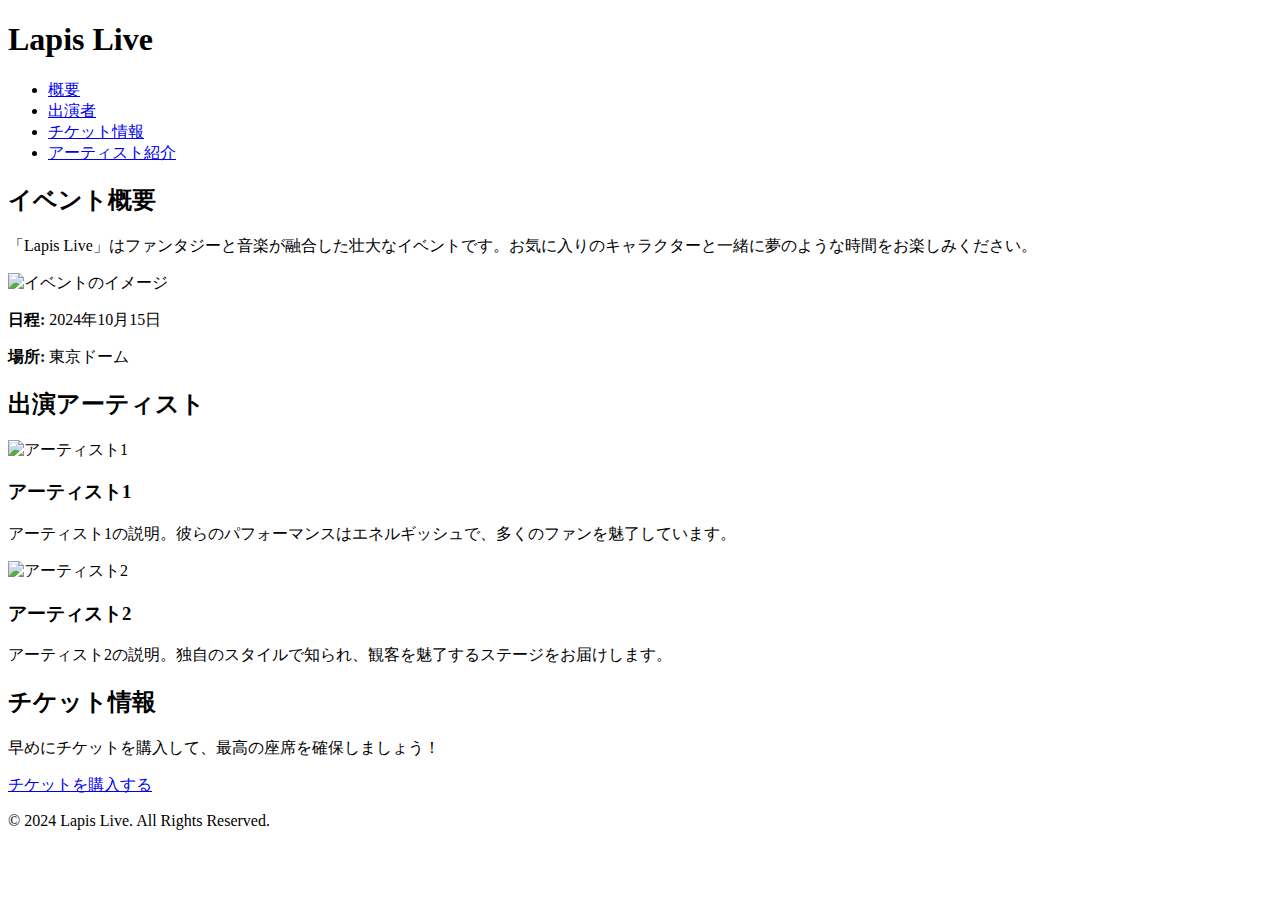
==== index.html @ 2b1e9048 "index.html" ====
<!DOCTYPE html>
<html lang="ja">
<head>
  <meta charset="UTF-8">
  <meta name="viewport" content="width=device-width, initial-scale=1.0">
  <title>Lapis Live Event</title>
  <link rel="stylesheet" href="assets/css/styles.css">
</head>
<body>
  <!-- ナビゲーションバー -->
  <header class="navbar">
    <div class="container">
      <h1 class="logo">Lapis Live</h1>
      <nav>
        <ul>
          <li><a href="#overview">概要</a></li>
          <li><a href="#artists">出演者</a></li>
          <li><a href="#tickets">チケット情報</a></li>
          <li><a href="artists.html">アーティスト紹介</a></li>
        </ul>
      </nav>
    </div>
  </header>

  <!-- イベント概要セクション -->
  <section id="overview" class="section overview fade-in">
    <div class="container">
      <h2>イベント概要</h2>
      <p>「Lapis Live」はファンタジーと音楽が融合した壮大なイベントです。お気に入りのキャラクターと一緒に夢のような時間をお楽しみください。</p>
      <img src="assets/images/event-image.jpg" alt="イベントのイメージ" class="event-image">
      <p><strong>日程:</strong> 2024年10月15日</p>
      <p><strong>場所:</strong> 東京ドーム</p>
    </div>
  </section>

  <!-- 出演者セクション -->
  <section id="artists" class="section artists fade-in">
    <div class="container">
      <h2>出演アーティスト</h2>
      <div class="artist-card">
        <img src="assets/images/artist1.jpg" alt="アーティスト1">
        <h3>アーティスト1</h3>
        <p>アーティスト1の説明。彼らのパフォーマンスはエネルギッシュで、多くのファンを魅了しています。</p>
      </div>
      <div class="artist-card">
        <img src="assets/images/artist2.jpg" alt="アーティスト2">
        <h3>アーティスト2</h3>
        <p>アーティスト2の説明。独自のスタイルで知られ、観客を魅了するステージをお届けします。</p>
      </div>
    </div>
  </section>

  <!-- チケット情報セクション -->
  <section id="tickets" class="section tickets fade-in">
    <div class="container">
      <h2>チケット情報</h2>
      <p>早めにチケットを購入して、最高の座席を確保しましょう！</p>
      <a href="https://ticket-website.com" class="btn">チケットを購入する</a>
    </div>
  </section>

  <!-- フッター -->
  <footer class="footer">
    <div class="container">
      <p>&copy; 2024 Lapis Live. All Rights Reserved.</p>
    </div>
  </footer>

  <script src="assets/js/script.js"></script>
</body>
</html>
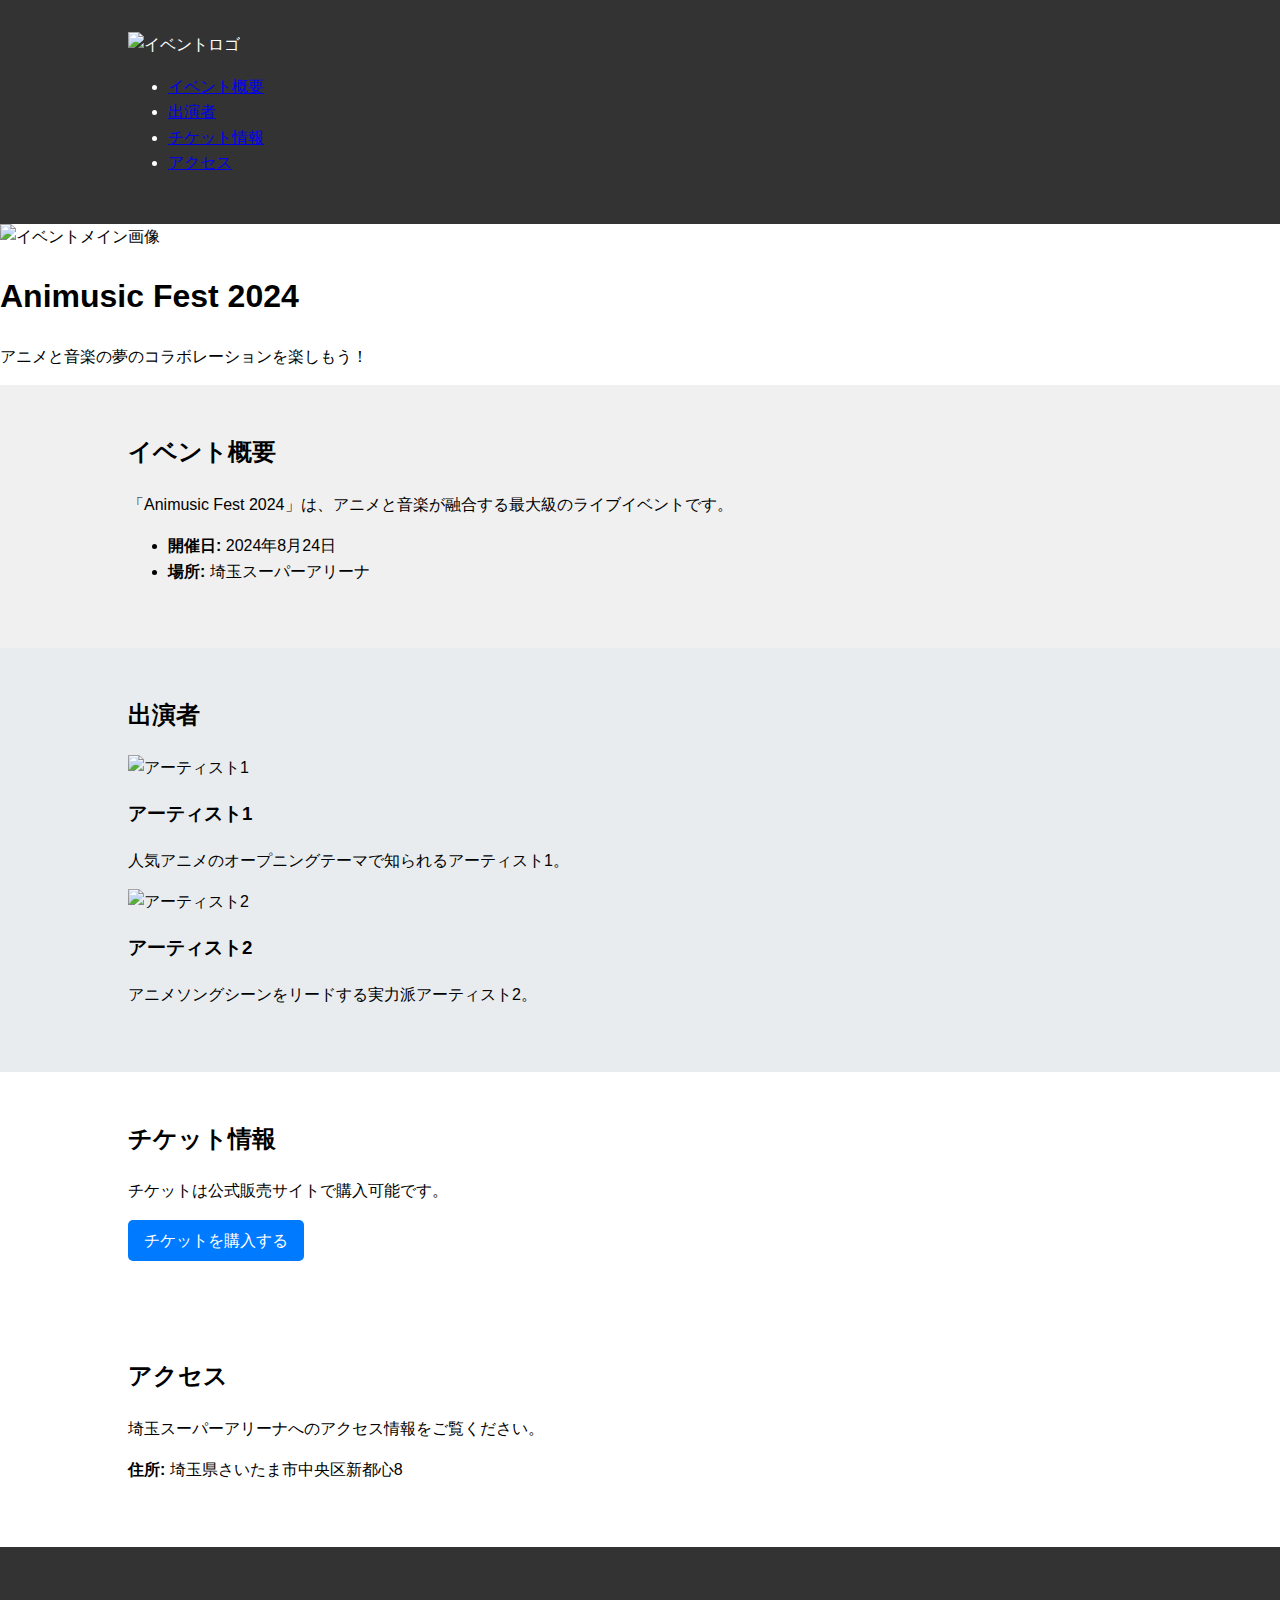
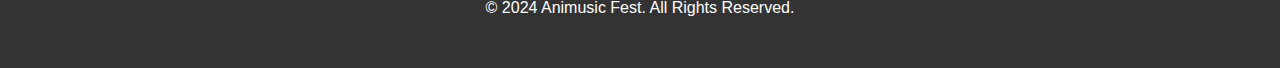
==== commit 73a2708e: "Update index.html" ====
--- a/index.html
+++ b/index.html
@@ -3,66 +3,88 @@
 <head>
   <meta charset="UTF-8">
   <meta name="viewport" content="width=device-width, initial-scale=1.0">
-  <title>Lapis Live Event</title>
+  <title>Animusic Fest 2024</title>
   <link rel="stylesheet" href="assets/css/styles.css">
 </head>
 <body>
-  <!-- ナビゲーションバー -->
-  <header class="navbar">
+
+  <!-- ヘッダー -->
+  <header class="header">
     <div class="container">
-      <h1 class="logo">Lapis Live</h1>
-      <nav>
+      <img src="assets/images/logo.png" alt="イベントロゴ" class="logo">
+      <nav class="nav">
         <ul>
-          <li><a href="#overview">概要</a></li>
+          <li><a href="#overview">イベント概要</a></li>
           <li><a href="#artists">出演者</a></li>
           <li><a href="#tickets">チケット情報</a></li>
-          <li><a href="artists.html">アーティスト紹介</a></li>
+          <li><a href="#access">アクセス</a></li>
         </ul>
       </nav>
     </div>
   </header>
 
-  <!-- イベント概要セクション -->
-  <section id="overview" class="section overview fade-in">
-    <div class="container">
-      <h2>イベント概要</h2>
-      <p>「Lapis Live」はファンタジーと音楽が融合した壮大なイベントです。お気に入りのキャラクターと一緒に夢のような時間をお楽しみください。</p>
-      <img src="assets/images/event-image.jpg" alt="イベントのイメージ" class="event-image">
-      <p><strong>日程:</strong> 2024年10月15日</p>
-      <p><strong>場所:</strong> 東京ドーム</p>
+  <!-- メインビジュアル -->
+  <section class="main-visual">
+    <img src="assets/images/event.jpg" alt="イベントメイン画像" class="main-image">
+    <div class="overlay">
+      <h1>Animusic Fest 2024</h1>
+      <p>アニメと音楽の夢のコラボレーションを楽しもう！</p>
     </div>
   </section>
 
-  <!-- 出演者セクション -->
-  <section id="artists" class="section artists fade-in">
+  <!-- イベント概要 -->
+  <section id="overview" class="section overview">
     <div class="container">
-      <h2>出演アーティスト</h2>
-      <div class="artist-card">
-        <img src="assets/images/artist1.jpg" alt="アーティスト1">
-        <h3>アーティスト1</h3>
-        <p>アーティスト1の説明。彼らのパフォーマンスはエネルギッシュで、多くのファンを魅了しています。</p>
-      </div>
-      <div class="artist-card">
-        <img src="assets/images/artist2.jpg" alt="アーティスト2">
-        <h3>アーティスト2</h3>
-        <p>アーティスト2の説明。独自のスタイルで知られ、観客を魅了するステージをお届けします。</p>
+      <h2>イベント概要</h2>
+      <p>「Animusic Fest 2024」は、アニメと音楽が融合する最大級のライブイベントです。</p>
+      <ul>
+        <li><strong>開催日:</strong> 2024年8月24日</li>
+        <li><strong>場所:</strong> 埼玉スーパーアリーナ</li>
+      </ul>
+    </div>
+  </section>
+
+  <!-- 出演者 -->
+  <section id="artists" class="section artists">
+    <div class="container">
+      <h2>出演者</h2>
+      <div class="artist-list">
+        <div class="artist">
+          <img src="assets/images/artist1.jpg" alt="アーティスト1">
+          <h3>アーティスト1</h3>
+          <p>人気アニメのオープニングテーマで知られるアーティスト1。</p>
+        </div>
+        <div class="artist">
+          <img src="assets/images/artist2.jpg" alt="アーティスト2">
+          <h3>アーティスト2</h3>
+          <p>アニメソングシーンをリードする実力派アーティスト2。</p>
+        </div>
       </div>
     </div>
   </section>
 
-  <!-- チケット情報セクション -->
-  <section id="tickets" class="section tickets fade-in">
+  <!-- チケット情報 -->
+  <section id="tickets" class="section tickets">
     <div class="container">
       <h2>チケット情報</h2>
-      <p>早めにチケットを購入して、最高の座席を確保しましょう！</p>
+      <p>チケットは公式販売サイトで購入可能です。</p>
       <a href="https://ticket-website.com" class="btn">チケットを購入する</a>
+    </div>
+  </section>
+
+  <!-- アクセス -->
+  <section id="access" class="section access">
+    <div class="container">
+      <h2>アクセス</h2>
+      <p>埼玉スーパーアリーナへのアクセス情報をご覧ください。</p>
+      <p><strong>住所:</strong> 埼玉県さいたま市中央区新都心8</p>
     </div>
   </section>
 
   <!-- フッター -->
   <footer class="footer">
     <div class="container">
-      <p>&copy; 2024 Lapis Live. All Rights Reserved.</p>
+      <p>&copy; 2024 Animusic Fest. All Rights Reserved.</p>
     </div>
   </footer>
 
--- a/assets/css/styles.css
+++ b/assets/css/styles.css
@@ -0,0 +1,122 @@
+/* 共通スタイル */
+body {
+  font-family: Arial, sans-serif;
+  line-height: 1.6;
+  margin: 0;
+  padding: 0;
+}
+
+.container {
+  width: 80%;
+  margin: 0 auto;
+  padding: 1rem;
+}
+
+header, footer {
+  background-color: #333;
+  color: #fff;
+  padding: 1rem 0;
+}
+
+.navbar .container {
+  display: flex;
+  justify-content: space-between;
+  align-items: center;
+}
+
+.navbar ul {
+  list-style: none;
+  padding: 0;
+  margin: 0;
+  display: flex;
+}
+
+.navbar li {
+  margin-right: 1rem;
+}
+
+.navbar a {
+  color: #fff;
+  text-decoration: none;
+}
+
+.section {
+  padding: 2rem 0;
+}
+
+.section h2 {
+  margin-top: 0;
+}
+
+.btn {
+  display: inline-block;
+  padding: 0.5rem 1rem;
+  background-color: #007BFF;
+  color: #fff;
+  text-decoration: none;
+  border-radius: 5px;
+}
+
+.btn:hover {
+  background-color: #0056b3;
+}
+
+.event-image, .artist-card img, .artist-profile img {
+  max-width: 100%;
+  height: auto;
+}
+
+.fade-in {
+  animation: fadeIn 2s ease-out;
+}
+
+@keyframes fadeIn {
+  from {
+    opacity: 0;
+  }
+  to {
+    opacity: 1;
+  }
+}
+
+/* イベント概要セクション */
+.overview {
+  background-color: #f0f0f0;
+}
+
+/* 出演者セクション */
+.artists {
+  background-color: #e9ecef;
+}
+
+.artist-card {
+  margin-bottom: 1.5rem;
+}
+
+.artist-card img {
+  width: 100px;
+  height: auto;
+  margin-right: 1rem;
+}
+
+/* アーティスト紹介セクション */
+.artists-intro {
+  background-color: #f9f9f9;
+}
+
+.artist-profile {
+  display: flex;
+  align-items: center;
+  margin-bottom: 2rem;
+}
+
+.artist-profile img {
+  width: 150px;
+  height: auto;
+  margin-right: 1rem;
+}
+
+/* フッター */
+.footer {
+  text-align: center;
+}
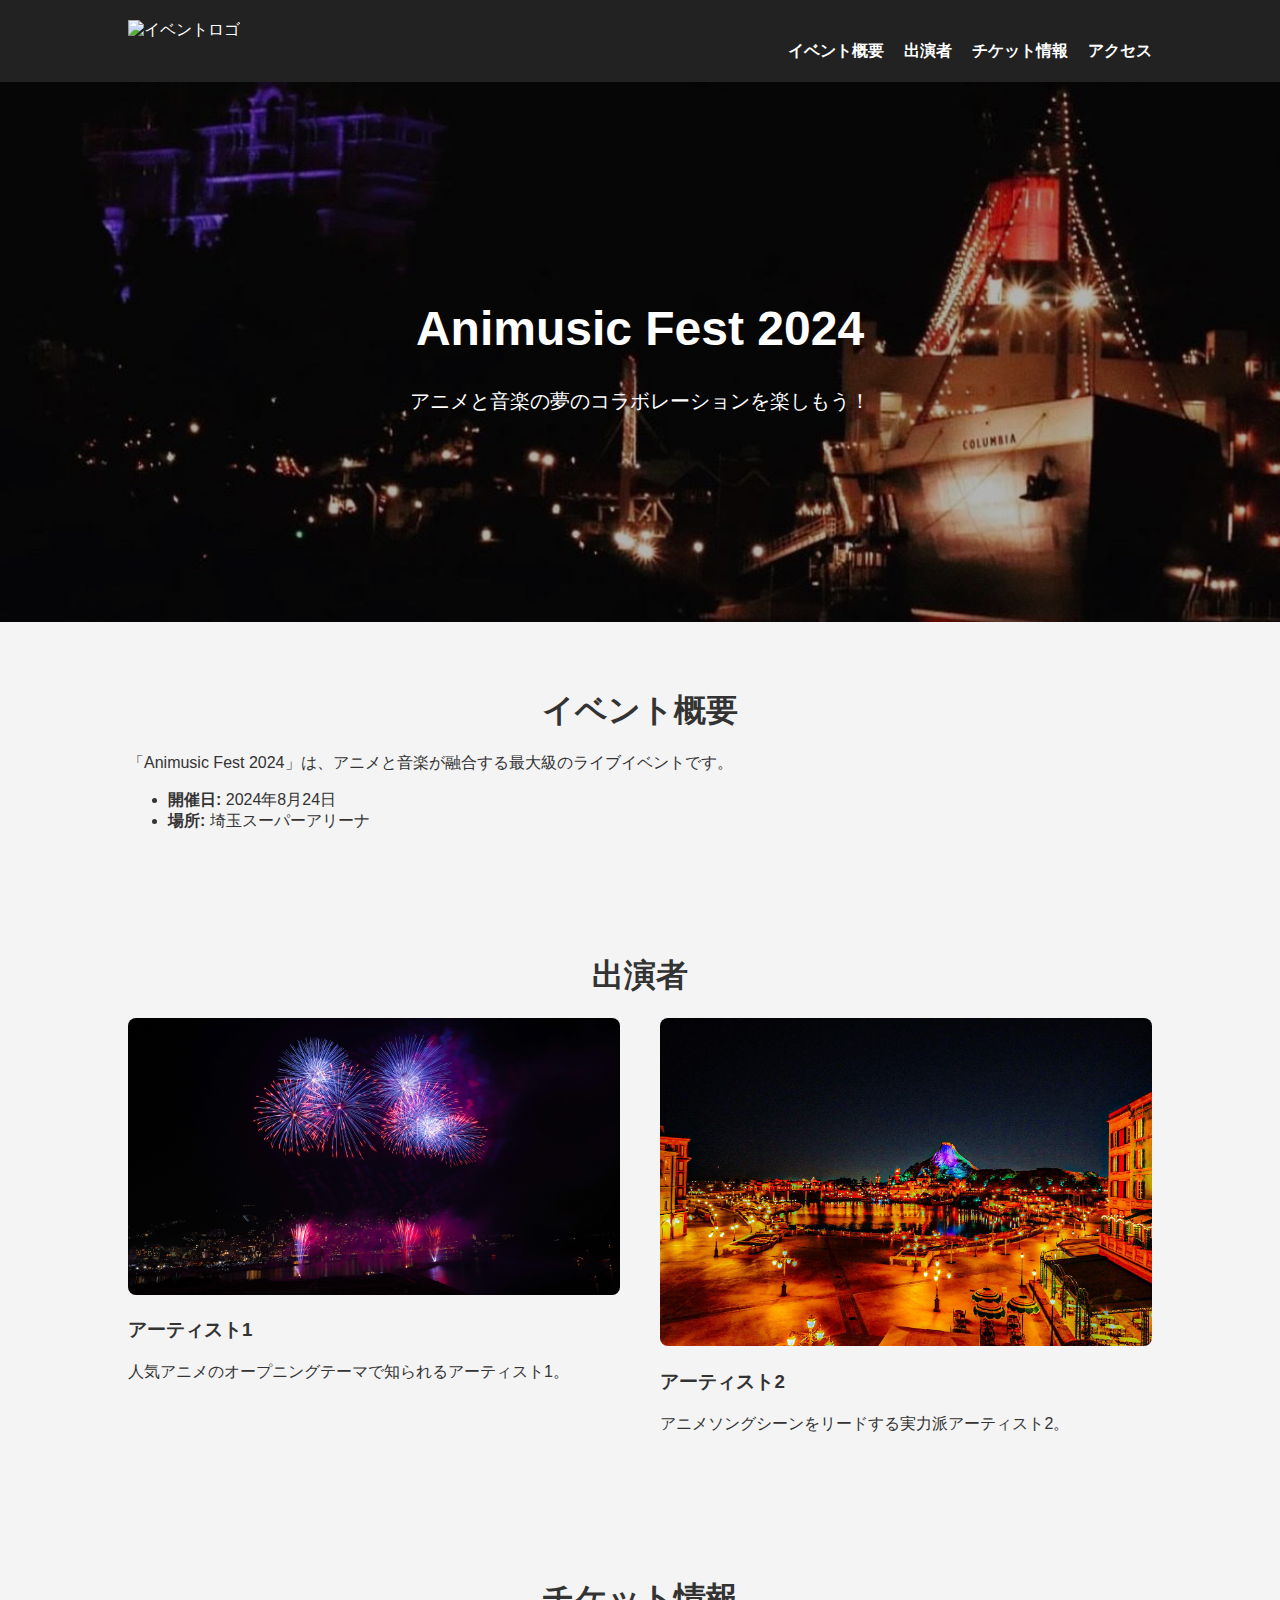
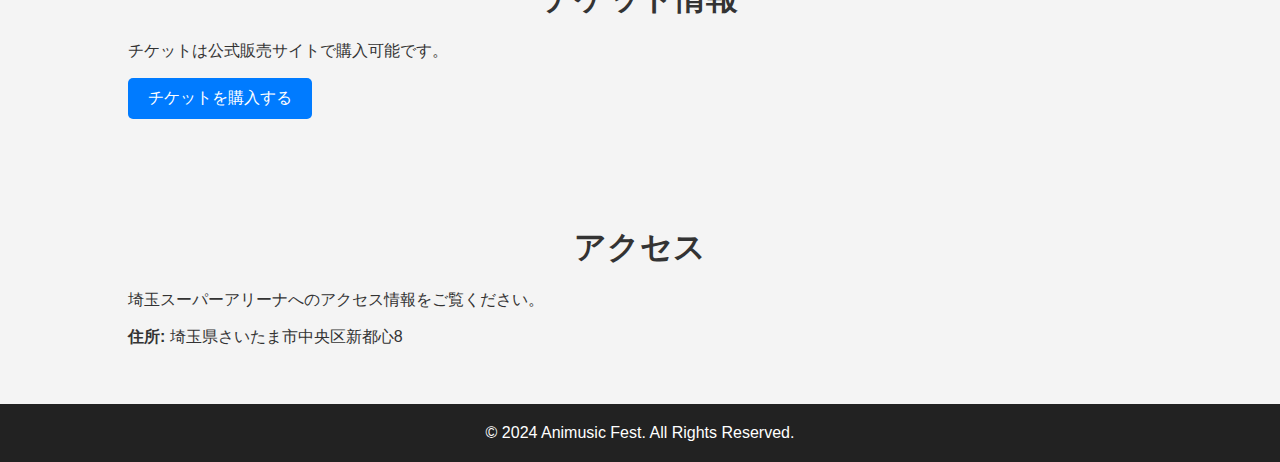
==== commit a3901c50: "Update index.html" ====
--- a/index.html
+++ b/index.html
@@ -5,6 +5,7 @@
   <meta name="viewport" content="width=device-width, initial-scale=1.0">
   <title>Animusic Fest 2024</title>
   <link rel="stylesheet" href="assets/css/styles.css">
+  <script src="https://cdnjs.cloudflare.com/ajax/libs/scrollreveal/4.0.9/scrollreveal.min.js"></script>
 </head>
 <body>
 
--- a/assets/css/styles.css
+++ b/assets/css/styles.css
@@ -1,58 +1,114 @@
 /* 共通スタイル */
 body {
-  font-family: Arial, sans-serif;
-  line-height: 1.6;
+  font-family: 'Arial', sans-serif;
   margin: 0;
   padding: 0;
+  background-color: #f4f4f4;
+  color: #333;
 }
 
 .container {
   width: 80%;
   margin: 0 auto;
-  padding: 1rem;
 }
 
 header, footer {
-  background-color: #333;
-  color: #fff;
-  padding: 1rem 0;
+  background-color: #222;
+  color: white;
+  padding: 20px 0;
 }
 
-.navbar .container {
+.logo {
+  max-width: 150px;
+}
+
+nav ul {
+  list-style-type: none;
+  margin: 0;
+  padding: 0;
+  display: flex;
+  justify-content: flex-end;
+}
+
+nav ul li {
+  margin-left: 20px;
+}
+
+nav ul li a {
+  color: white;
+  text-decoration: none;
+  font-weight: bold;
+}
+
+nav ul li a:hover {
+  text-decoration: underline;
+}
+
+/* メインビジュアル */
+.main-visual {
+  position: relative;
+  height: 60vh;
+  background-color: black;
+}
+
+.main-image {
+  width: 100%;
+  height: 100%;
+  object-fit: cover;
+  opacity: 0.7;
+}
+
+.overlay {
+  position: absolute;
+  top: 50%;
+  left: 50%;
+  transform: translate(-50%, -50%);
+  color: white;
+  text-align: center;
+}
+
+.overlay h1 {
+  font-size: 48px;
+}
+
+.overlay p {
+  font-size: 20px;
+}
+
+/* セクション */
+.section {
+  padding: 40px 0;
+}
+
+h2 {
+  font-size: 32px;
+  margin-bottom: 20px;
+  text-align: center;
+}
+
+/* 出演者 */
+.artist-list {
   display: flex;
   justify-content: space-between;
-  align-items: center;
+  flex-wrap: wrap;
 }
 
-.navbar ul {
-  list-style: none;
-  padding: 0;
-  margin: 0;
-  display: flex;
+.artist {
+  width: 48%;
+  margin-bottom: 20px;
 }
 
-.navbar li {
-  margin-right: 1rem;
+.artist img {
+  width: 100%;
+  border-radius: 8px;
 }
 
-.navbar a {
-  color: #fff;
-  text-decoration: none;
-}
-
-.section {
-  padding: 2rem 0;
-}
-
-.section h2 {
-  margin-top: 0;
-}
-
+/* チケットボタン */
 .btn {
   display: inline-block;
-  padding: 0.5rem 1rem;
+  padding: 10px 20px;
   background-color: #007BFF;
-  color: #fff;
+  color: white;
   text-decoration: none;
   border-radius: 5px;
 }
@@ -61,62 +117,8 @@
   background-color: #0056b3;
 }
 
-.event-image, .artist-card img, .artist-profile img {
-  max-width: 100%;
-  height: auto;
+/* フッター */
+footer p {
+  text-align: center;
+  margin: 0;
 }
-
-.fade-in {
-  animation: fadeIn 2s ease-out;
-}
-
-@keyframes fadeIn {
-  from {
-    opacity: 0;
-  }
-  to {
-    opacity: 1;
-  }
-}
-
-/* イベント概要セクション */
-.overview {
-  background-color: #f0f0f0;
-}
-
-/* 出演者セクション */
-.artists {
-  background-color: #e9ecef;
-}
-
-.artist-card {
-  margin-bottom: 1.5rem;
-}
-
-.artist-card img {
-  width: 100px;
-  height: auto;
-  margin-right: 1rem;
-}
-
-/* アーティスト紹介セクション */
-.artists-intro {
-  background-color: #f9f9f9;
-}
-
-.artist-profile {
-  display: flex;
-  align-items: center;
-  margin-bottom: 2rem;
-}
-
-.artist-profile img {
-  width: 150px;
-  height: auto;
-  margin-right: 1rem;
-}
-
-/* フッター */
-.footer {
-  text-align: center;
-}
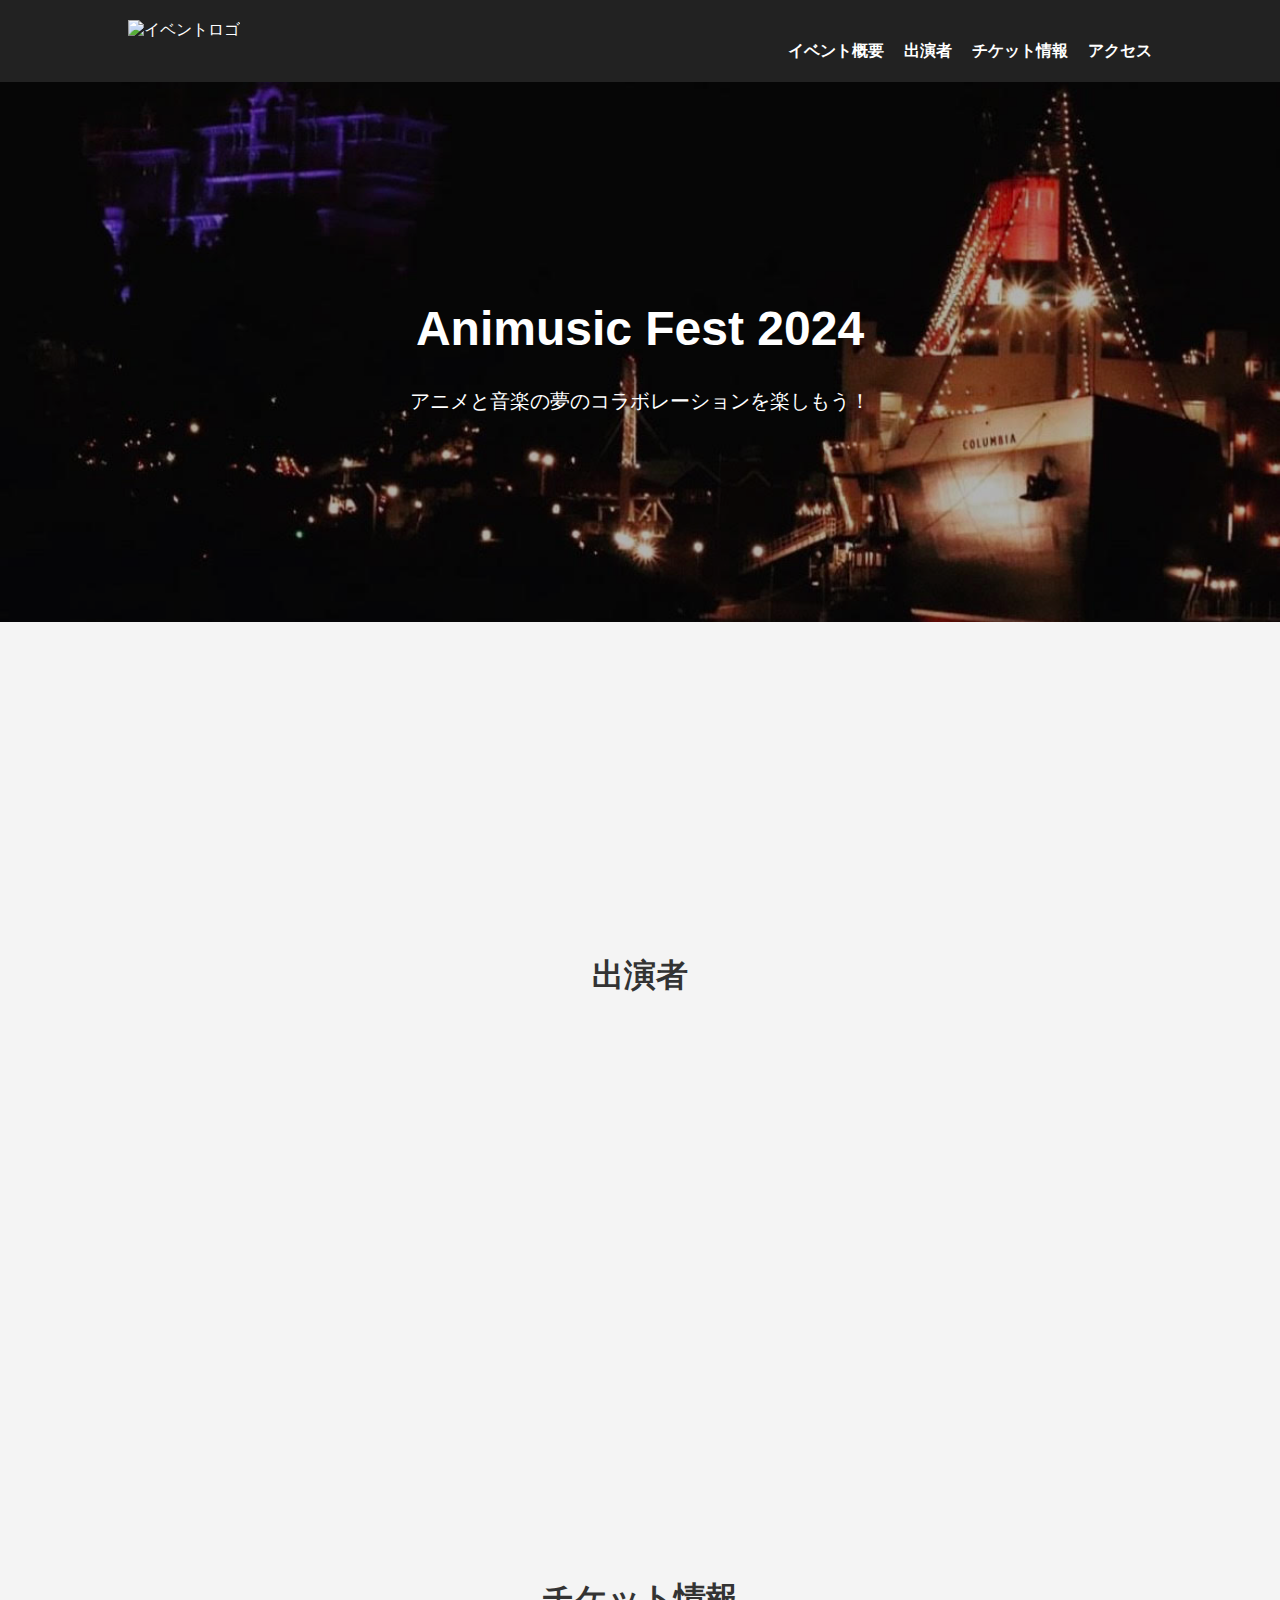
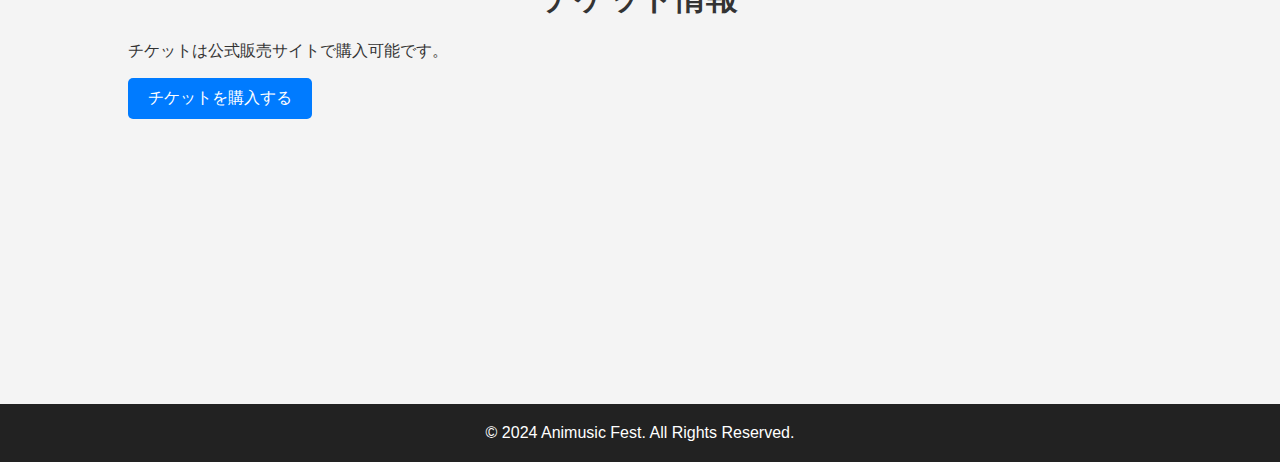
==== commit 11f38dbb: "Update index.html" ====
--- a/index.html
+++ b/index.html
@@ -10,7 +10,7 @@
 <body>
 
   <!-- ヘッダー -->
-  <header class="header">
+  <header class="header fade-in-down">
     <div class="container">
       <img src="assets/images/logo.png" alt="イベントロゴ" class="logo">
       <nav class="nav">
@@ -25,20 +25,20 @@
   </header>
 
   <!-- メインビジュアル -->
-  <section class="main-visual">
+  <section class="main-visual zoom-in">
     <img src="assets/images/event.jpg" alt="イベントメイン画像" class="main-image">
     <div class="overlay">
-      <h1>Animusic Fest 2024</h1>
-      <p>アニメと音楽の夢のコラボレーションを楽しもう！</p>
+      <h1 class="fade-in-up">Animusic Fest 2024</h1>
+      <p class="fade-in-up delay-200">アニメと音楽の夢のコラボレーションを楽しもう！</p>
     </div>
   </section>
 
   <!-- イベント概要 -->
-  <section id="overview" class="section overview">
+  <section id="overview" class="section overview slide-in-left">
     <div class="container">
       <h2>イベント概要</h2>
       <p>「Animusic Fest 2024」は、アニメと音楽が融合する最大級のライブイベントです。</p>
-      <ul>
+      <ul class="fade-in-up">
         <li><strong>開催日:</strong> 2024年8月24日</li>
         <li><strong>場所:</strong> 埼玉スーパーアリーナ</li>
       </ul>
@@ -48,14 +48,14 @@
   <!-- 出演者 -->
   <section id="artists" class="section artists">
     <div class="container">
-      <h2>出演者</h2>
+      <h2 class="fade-in-left">出演者</h2>
       <div class="artist-list">
-        <div class="artist">
+        <div class="artist slide-in-left">
           <img src="assets/images/artist1.jpg" alt="アーティスト1">
           <h3>アーティスト1</h3>
           <p>人気アニメのオープニングテーマで知られるアーティスト1。</p>
         </div>
-        <div class="artist">
+        <div class="artist slide-in-right">
           <img src="assets/images/artist2.jpg" alt="アーティスト2">
           <h3>アーティスト2</h3>
           <p>アニメソングシーンをリードする実力派アーティスト2。</p>
@@ -65,7 +65,7 @@
   </section>
 
   <!-- チケット情報 -->
-  <section id="tickets" class="section tickets">
+  <section id="tickets" class="section tickets zoom-in">
     <div class="container">
       <h2>チケット情報</h2>
       <p>チケットは公式販売サイトで購入可能です。</p>
@@ -74,7 +74,7 @@
   </section>
 
   <!-- アクセス -->
-  <section id="access" class="section access">
+  <section id="access" class="section access slide-in-left">
     <div class="container">
       <h2>アクセス</h2>
       <p>埼玉スーパーアリーナへのアクセス情報をご覧ください。</p>
@@ -83,7 +83,7 @@
   </section>
 
   <!-- フッター -->
-  <footer class="footer">
+  <footer class="footer fade-in-up">
     <div class="container">
       <p>&copy; 2024 Animusic Fest. All Rights Reserved.</p>
     </div>
--- a/assets/css/styles.css
+++ b/assets/css/styles.css
@@ -122,3 +122,35 @@
   text-align: center;
   margin: 0;
 }
+
+/* フェードイン・アニメーション */
+.fade-in {
+  opacity: 0;
+  transition: opacity 1s ease-in-out;
+}
+
+.fade-in.visible {
+  opacity: 1;
+}
+
+.slide-in-left {
+  opacity: 0;
+  transform: translateX(-50px);
+  transition: transform 1s ease-in-out, opacity 1s ease-in-out;
+}
+
+.slide-in-left.visible {
+  opacity: 1;
+  transform: translateX(0);
+}
+
+.slide-in-right {
+  opacity: 0;
+  transform: translateX(50px);
+  transition: transform 1s ease-in-out, opacity 1s ease-in-out;
+}
+
+.slide-in-right.visible {
+  opacity: 1;
+  transform: translateX(0);
+}
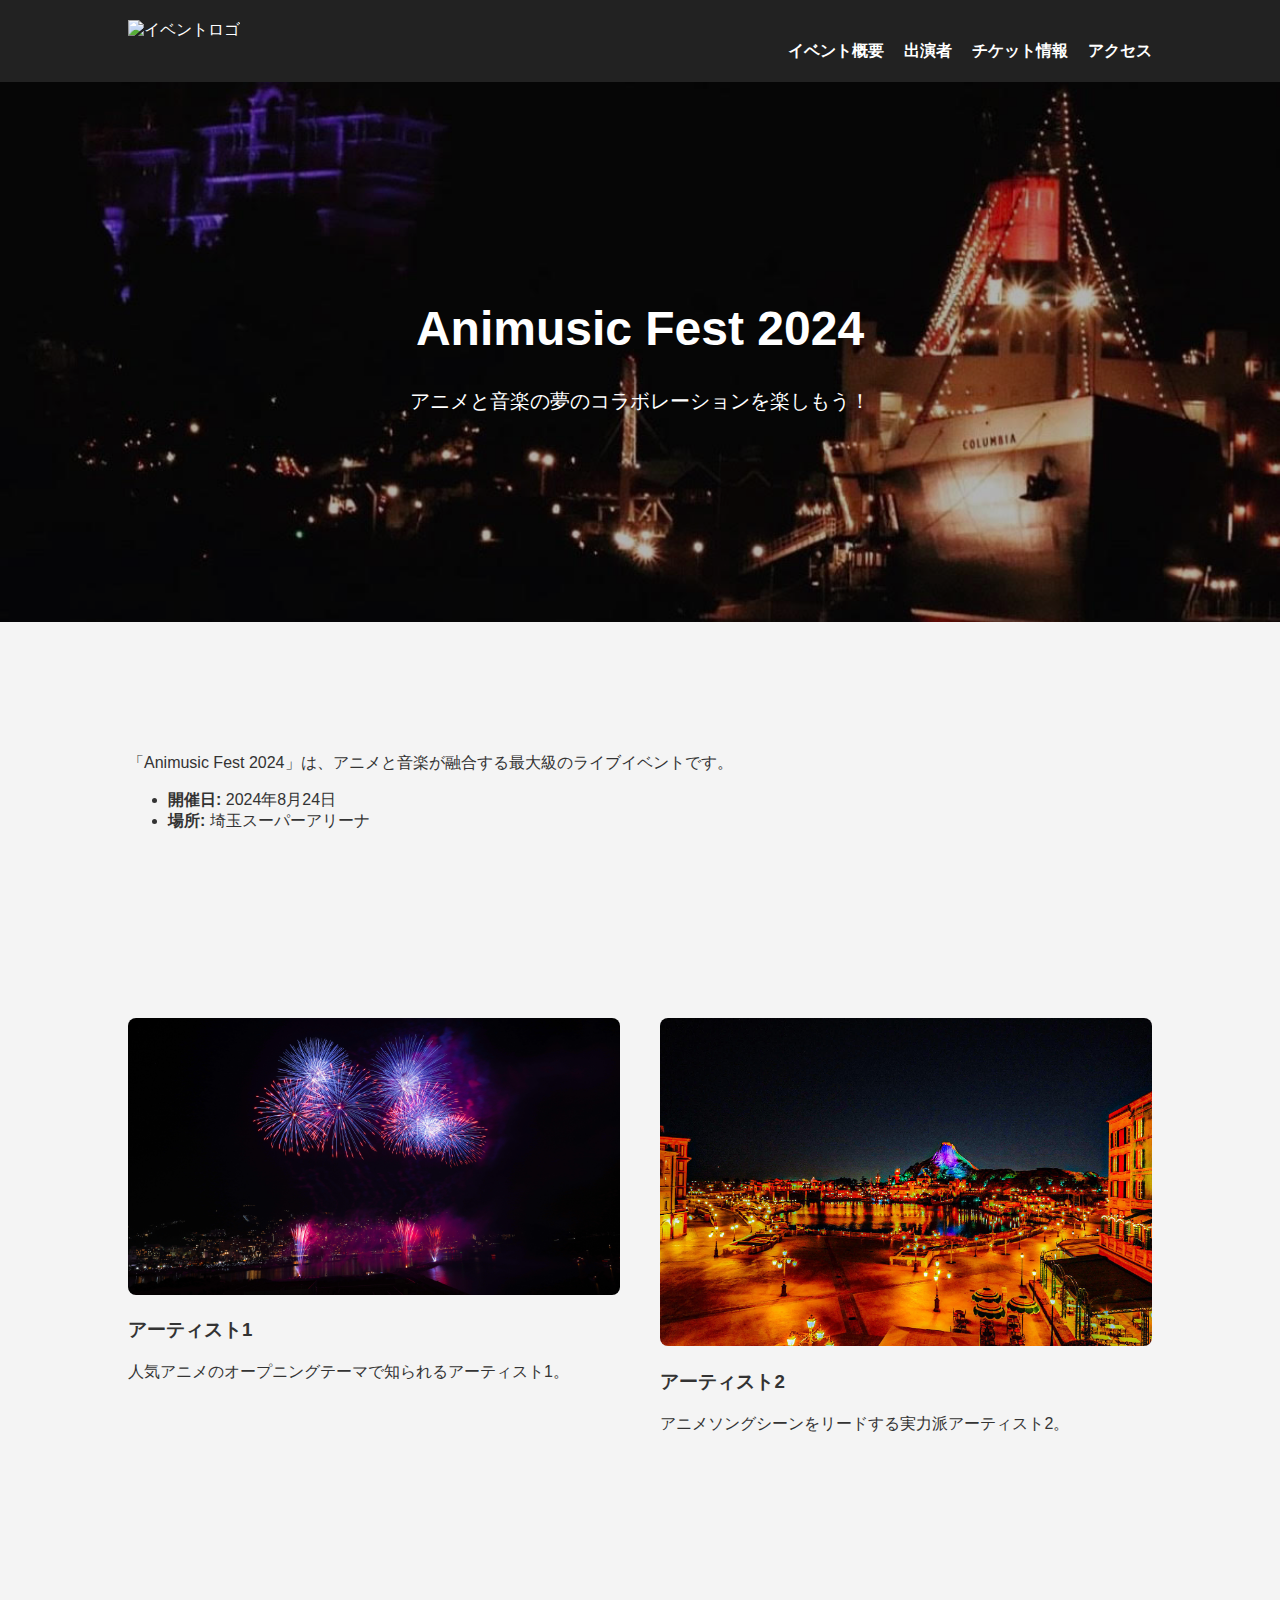
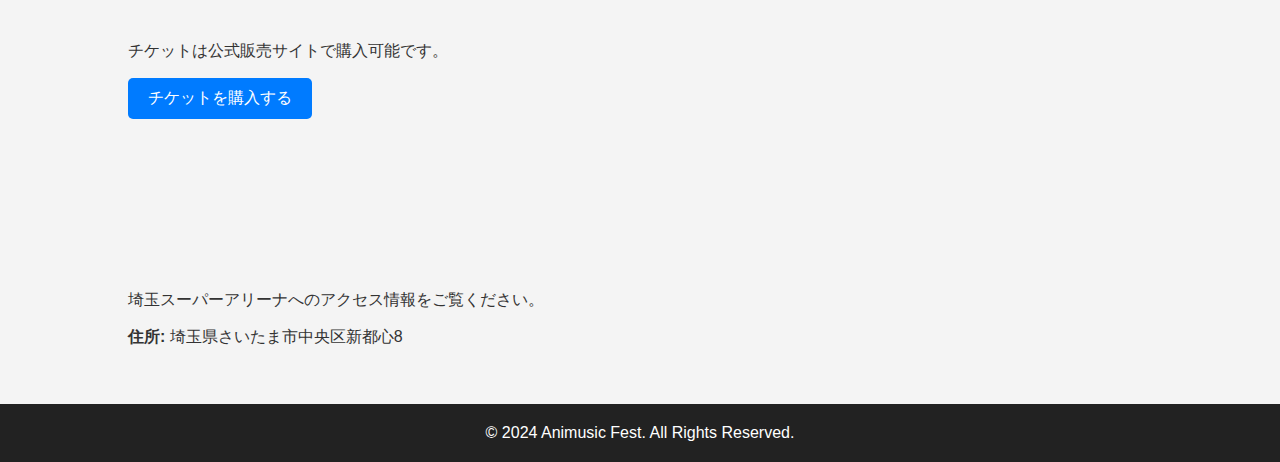
==== commit 0ae94a91: "Update index.html" ====
--- a/index.html
+++ b/index.html
@@ -10,7 +10,7 @@
 <body>
 
   <!-- ヘッダー -->
-  <header class="header fade-in-down">
+  <header class="header">
     <div class="container">
       <img src="assets/images/logo.png" alt="イベントロゴ" class="logo">
       <nav class="nav">
@@ -25,20 +25,20 @@
   </header>
 
   <!-- メインビジュアル -->
-  <section class="main-visual zoom-in">
+  <section class="main-visual">
     <img src="assets/images/event.jpg" alt="イベントメイン画像" class="main-image">
     <div class="overlay">
-      <h1 class="fade-in-up">Animusic Fest 2024</h1>
-      <p class="fade-in-up delay-200">アニメと音楽の夢のコラボレーションを楽しもう！</p>
+      <h1 class="fade-in">Animusic Fest 2024</h1>
+      <p class="fade-in">アニメと音楽の夢のコラボレーションを楽しもう！</p>
     </div>
   </section>
 
   <!-- イベント概要 -->
-  <section id="overview" class="section overview slide-in-left">
+  <section id="overview" class="section overview fade-in">
     <div class="container">
-      <h2>イベント概要</h2>
+      <h2 class="slide-in-left">イベント概要</h2>
       <p>「Animusic Fest 2024」は、アニメと音楽が融合する最大級のライブイベントです。</p>
-      <ul class="fade-in-up">
+      <ul>
         <li><strong>開催日:</strong> 2024年8月24日</li>
         <li><strong>場所:</strong> 埼玉スーパーアリーナ</li>
       </ul>
@@ -46,16 +46,16 @@
   </section>
 
   <!-- 出演者 -->
-  <section id="artists" class="section artists">
+  <section id="artists" class="section artists fade-in">
     <div class="container">
-      <h2 class="fade-in-left">出演者</h2>
+      <h2 class="slide-in-right">出演者</h2>
       <div class="artist-list">
-        <div class="artist slide-in-left">
+        <div class="artist slide-in-up">
           <img src="assets/images/artist1.jpg" alt="アーティスト1">
           <h3>アーティスト1</h3>
           <p>人気アニメのオープニングテーマで知られるアーティスト1。</p>
         </div>
-        <div class="artist slide-in-right">
+        <div class="artist slide-in-up">
           <img src="assets/images/artist2.jpg" alt="アーティスト2">
           <h3>アーティスト2</h3>
           <p>アニメソングシーンをリードする実力派アーティスト2。</p>
@@ -65,25 +65,25 @@
   </section>
 
   <!-- チケット情報 -->
-  <section id="tickets" class="section tickets zoom-in">
+  <section id="tickets" class="section tickets fade-in">
     <div class="container">
-      <h2>チケット情報</h2>
+      <h2 class="slide-in-left">チケット情報</h2>
       <p>チケットは公式販売サイトで購入可能です。</p>
       <a href="https://ticket-website.com" class="btn">チケットを購入する</a>
     </div>
   </section>
 
   <!-- アクセス -->
-  <section id="access" class="section access slide-in-left">
+  <section id="access" class="section access fade-in">
     <div class="container">
-      <h2>アクセス</h2>
+      <h2 class="slide-in-right">アクセス</h2>
       <p>埼玉スーパーアリーナへのアクセス情報をご覧ください。</p>
       <p><strong>住所:</strong> 埼玉県さいたま市中央区新都心8</p>
     </div>
   </section>
 
   <!-- フッター -->
-  <footer class="footer fade-in-up">
+  <footer class="footer">
     <div class="container">
       <p>&copy; 2024 Animusic Fest. All Rights Reserved.</p>
     </div>
--- a/assets/css/styles.css
+++ b/assets/css/styles.css
@@ -123,14 +123,27 @@
   margin: 0;
 }
 
-/* フェードイン・アニメーション */
-.fade-in {
+/* アニメーション用クラス */
+.fade-in-up {
   opacity: 0;
-  transition: opacity 1s ease-in-out;
+  transform: translateY(20px);
+  transition: opacity 1s ease-out, transform 1s ease-out;
 }
 
-.fade-in.visible {
+.fade-in-up.visible {
   opacity: 1;
+  transform: translateY(0);
+}
+
+.fade-in-down {
+  opacity: 0;
+  transform: translateY(-20px);
+  transition: opacity 1s ease-out, transform 1s ease-out;
+}
+
+.fade-in-down.visible {
+  opacity: 1;
+  transform: translateY(0);
 }
 
 .slide-in-left {
@@ -154,3 +167,19 @@
   opacity: 1;
   transform: translateX(0);
 }
+
+.zoom-in {
+  opacity: 0;
+  transform: scale(0.9);
+  transition: transform 1s ease-in-out, opacity 1s ease-in-out;
+}
+
+.zoom-in.visible {
+  opacity: 1;
+  transform: scale(1);
+}
+
+/* 遅延をつけたアニメーション */
+.delay-200 {
+  transition-delay: 0.2s;
+}
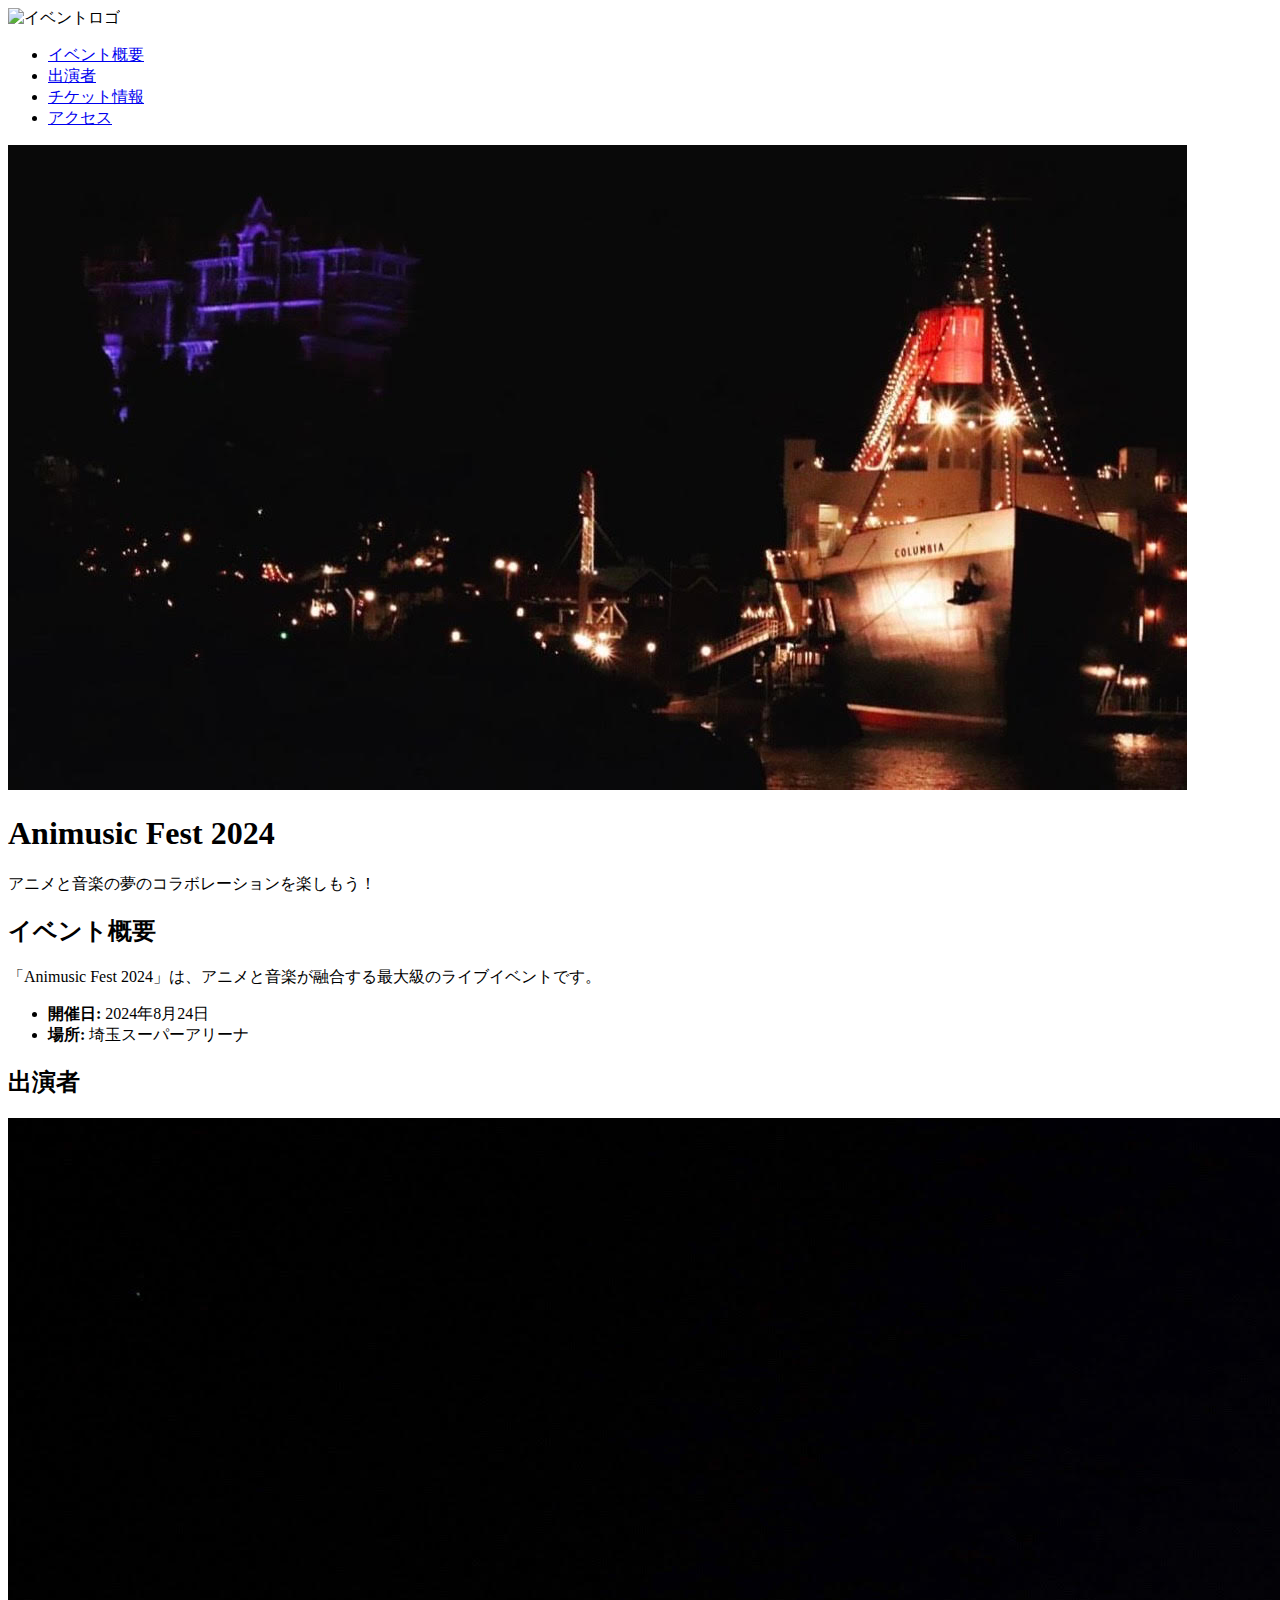
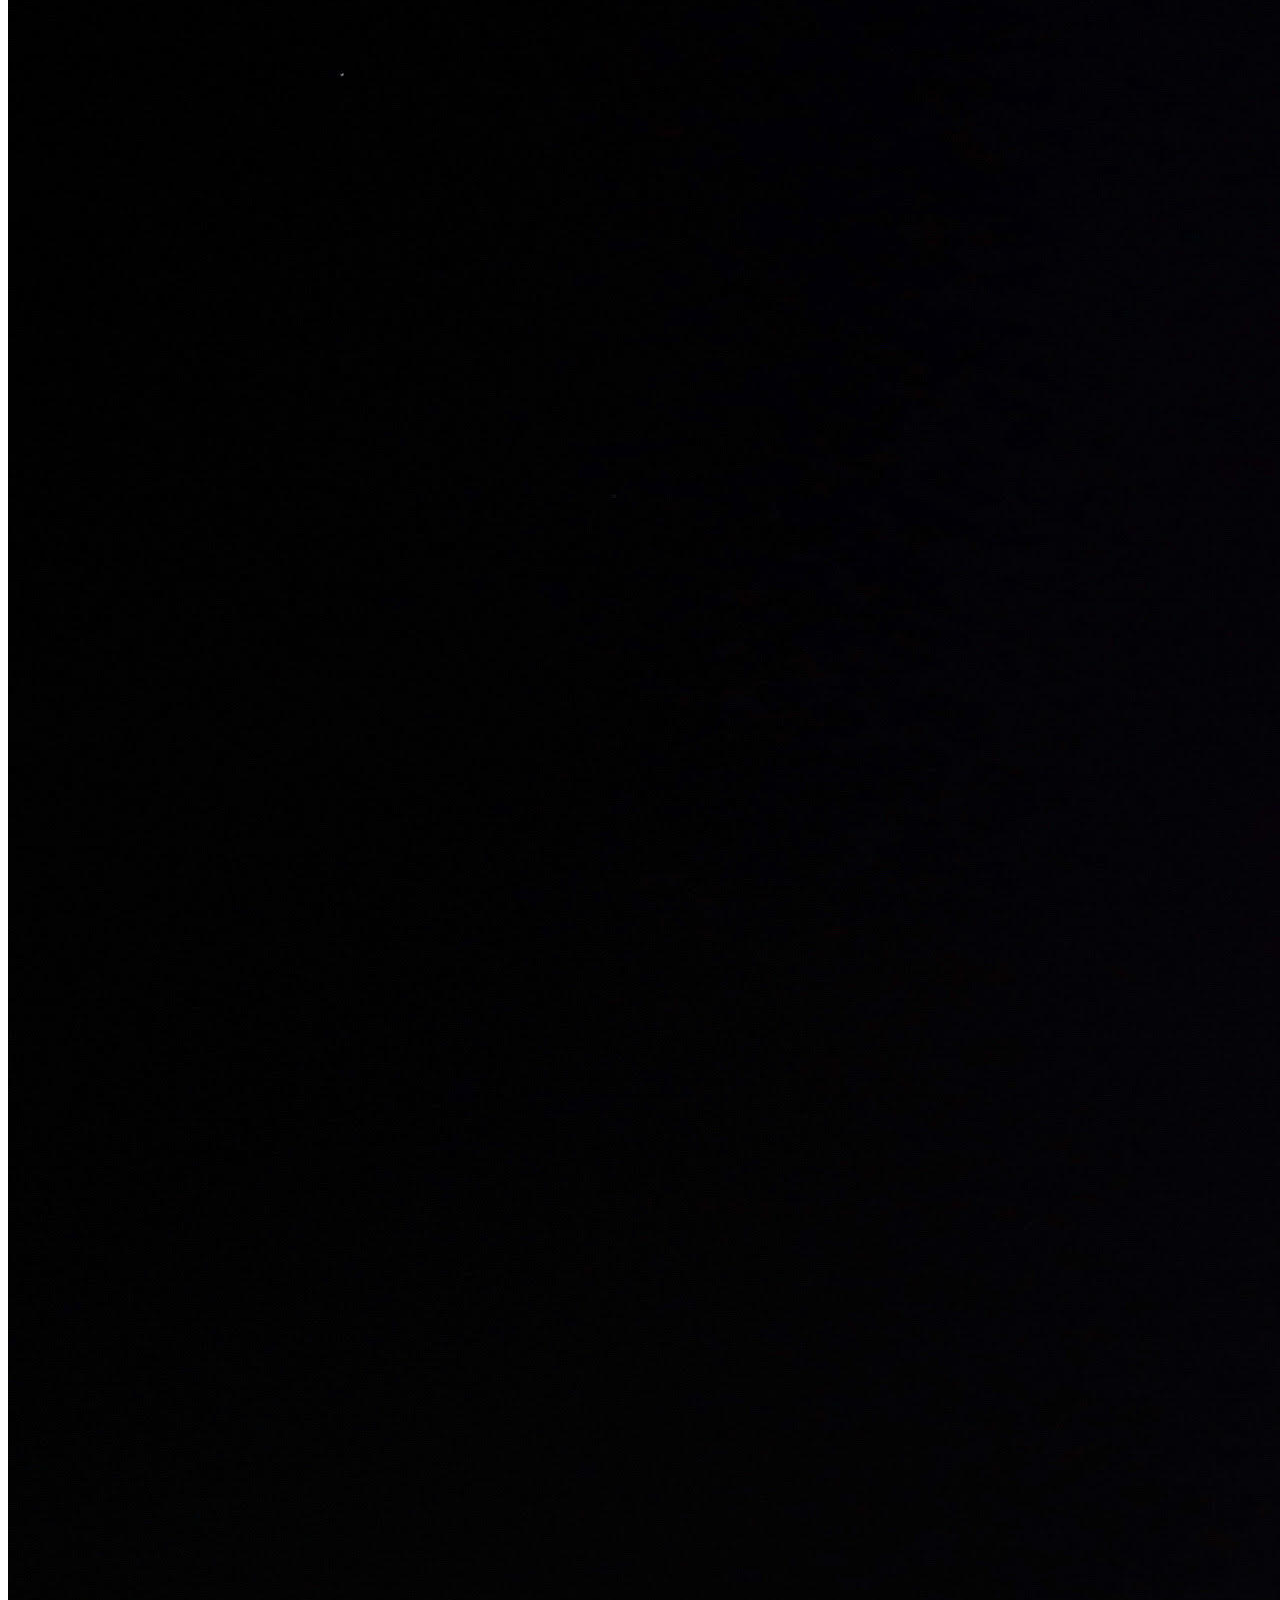
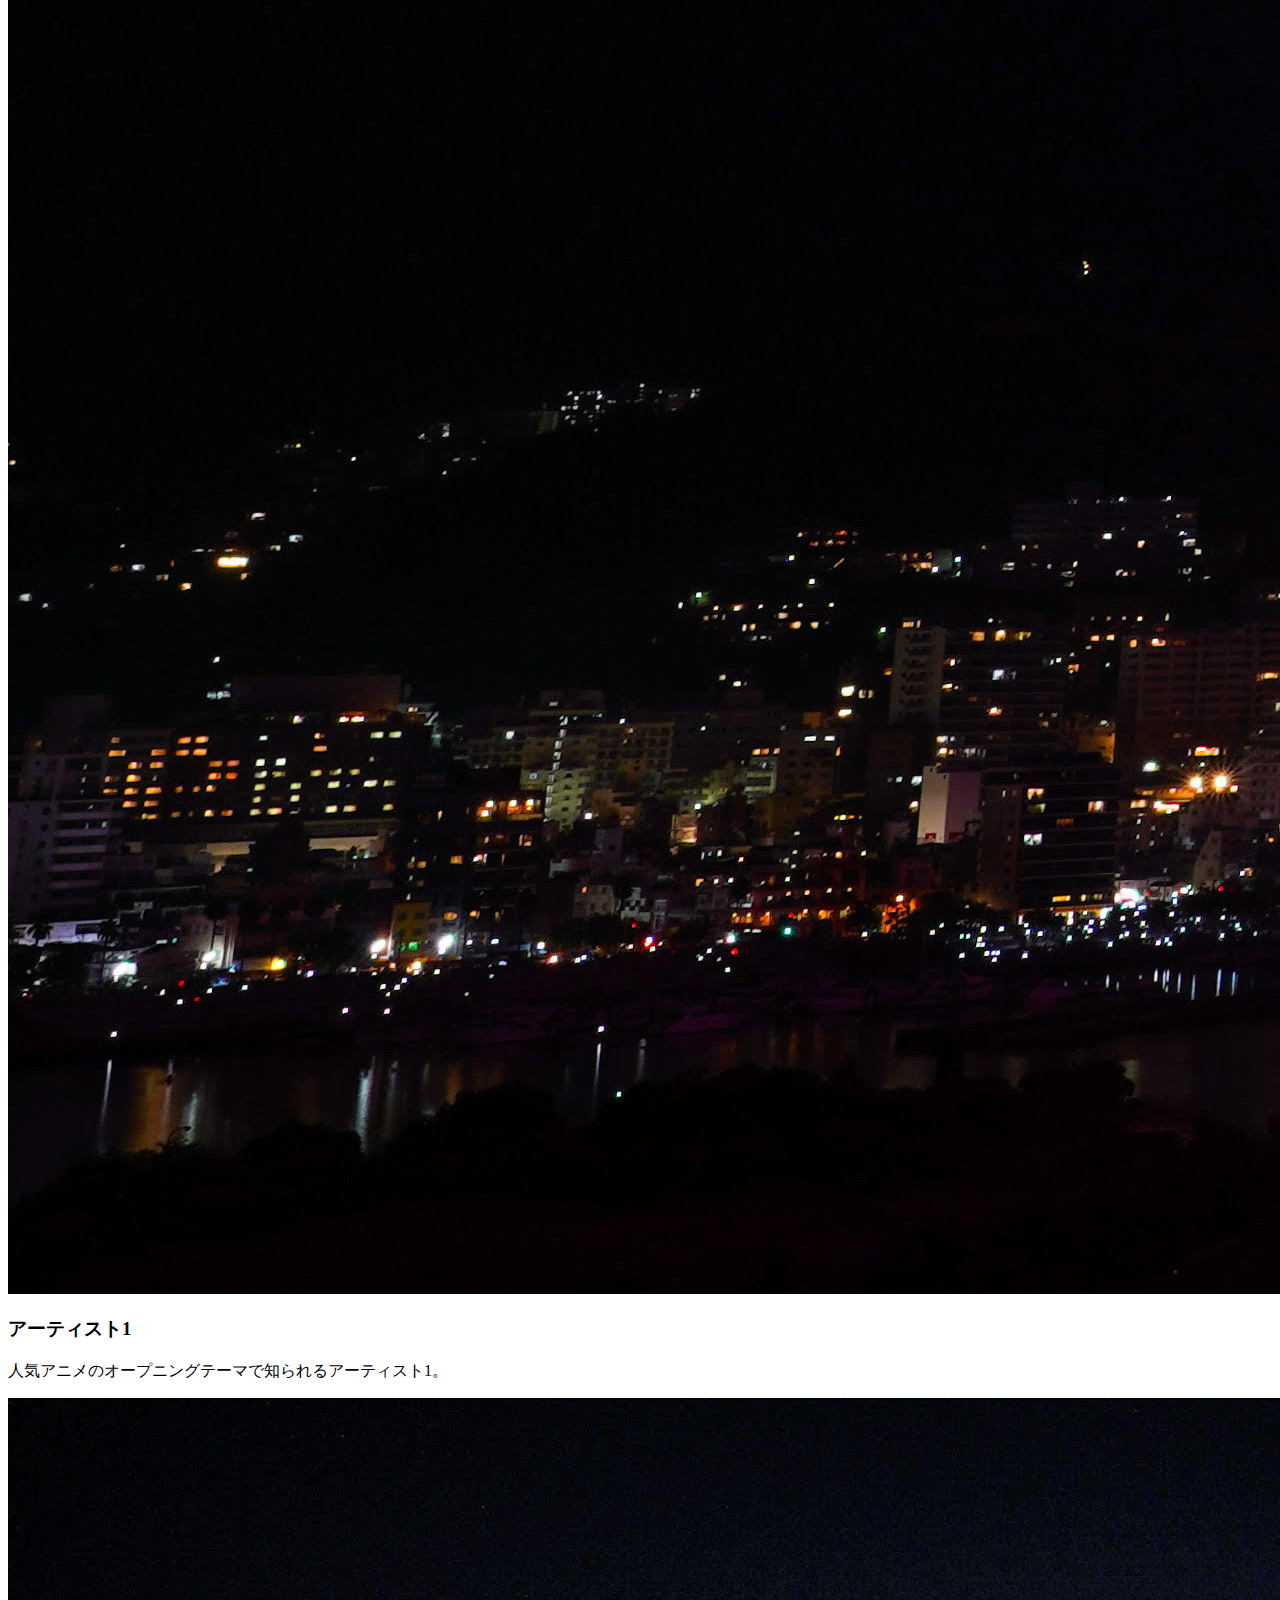
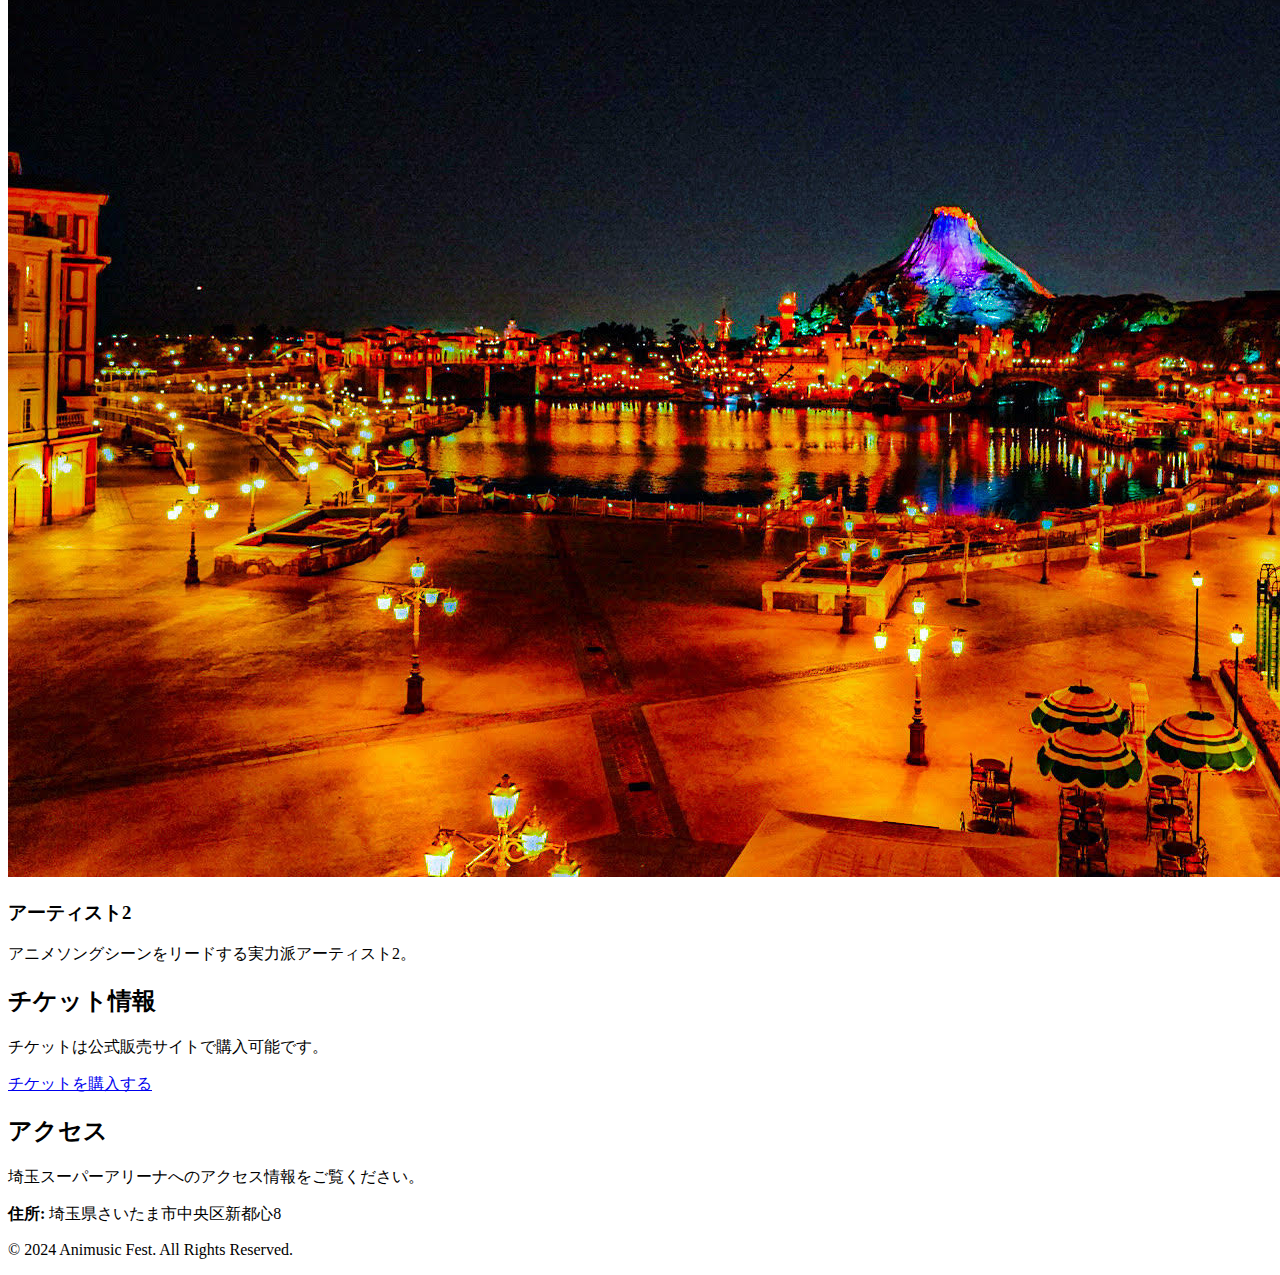
==== commit dcab3a1a: "Update index.html" ====
--- a/index.html
+++ b/index.html
@@ -3,7 +3,7 @@
 <head>
   <meta charset="UTF-8">
   <meta name="viewport" content="width=device-width, initial-scale=1.0">
-  <title>Animusic Fest 2024</title>
+  <title>Lapis Live Final 2024</title>
   <link rel="stylesheet" href="assets/css/styles.css">
   <script src="https://cdnjs.cloudflare.com/ajax/libs/scrollreveal/4.0.9/scrollreveal.min.js"></script>
 </head>
@@ -28,15 +28,15 @@
   <section class="main-visual">
     <img src="assets/images/event.jpg" alt="イベントメイン画像" class="main-image">
     <div class="overlay">
-      <h1 class="fade-in">Animusic Fest 2024</h1>
-      <p class="fade-in">アニメと音楽の夢のコラボレーションを楽しもう！</p>
+      <h1>Animusic Fest 2024</h1>
+      <p>アニメと音楽の夢のコラボレーションを楽しもう！</p>
     </div>
   </section>
 
   <!-- イベント概要 -->
-  <section id="overview" class="section overview fade-in">
+  <section id="overview" class="section overview">
     <div class="container">
-      <h2 class="slide-in-left">イベント概要</h2>
+      <h2>イベント概要</h2>
       <p>「Animusic Fest 2024」は、アニメと音楽が融合する最大級のライブイベントです。</p>
       <ul>
         <li><strong>開催日:</strong> 2024年8月24日</li>
@@ -46,16 +46,16 @@
   </section>
 
   <!-- 出演者 -->
-  <section id="artists" class="section artists fade-in">
+  <section id="artists" class="section artists">
     <div class="container">
-      <h2 class="slide-in-right">出演者</h2>
+      <h2>出演者</h2>
       <div class="artist-list">
-        <div class="artist slide-in-up">
+        <div class="artist">
           <img src="assets/images/artist1.jpg" alt="アーティスト1">
           <h3>アーティスト1</h3>
           <p>人気アニメのオープニングテーマで知られるアーティスト1。</p>
         </div>
-        <div class="artist slide-in-up">
+        <div class="artist">
           <img src="assets/images/artist2.jpg" alt="アーティスト2">
           <h3>アーティスト2</h3>
           <p>アニメソングシーンをリードする実力派アーティスト2。</p>
@@ -65,18 +65,18 @@
   </section>
 
   <!-- チケット情報 -->
-  <section id="tickets" class="section tickets fade-in">
+  <section id="tickets" class="section tickets">
     <div class="container">
-      <h2 class="slide-in-left">チケット情報</h2>
+      <h2>チケット情報</h2>
       <p>チケットは公式販売サイトで購入可能です。</p>
       <a href="https://ticket-website.com" class="btn">チケットを購入する</a>
     </div>
   </section>
 
   <!-- アクセス -->
-  <section id="access" class="section access fade-in">
+  <section id="access" class="section access">
     <div class="container">
-      <h2 class="slide-in-right">アクセス</h2>
+      <h2>アクセス</h2>
       <p>埼玉スーパーアリーナへのアクセス情報をご覧ください。</p>
       <p><strong>住所:</strong> 埼玉県さいたま市中央区新都心8</p>
     </div>
--- a/assets/css/styles.css
+++ b/assets/css/styles.css
@@ -1,185 +1 @@
-/* 共通スタイル */
-body {
-  font-family: 'Arial', sans-serif;
-  margin: 0;
-  padding: 0;
-  background-color: #f4f4f4;
-  color: #333;
-}
 
-.container {
-  width: 80%;
-  margin: 0 auto;
-}
-
-header, footer {
-  background-color: #222;
-  color: white;
-  padding: 20px 0;
-}
-
-.logo {
-  max-width: 150px;
-}
-
-nav ul {
-  list-style-type: none;
-  margin: 0;
-  padding: 0;
-  display: flex;
-  justify-content: flex-end;
-}
-
-nav ul li {
-  margin-left: 20px;
-}
-
-nav ul li a {
-  color: white;
-  text-decoration: none;
-  font-weight: bold;
-}
-
-nav ul li a:hover {
-  text-decoration: underline;
-}
-
-/* メインビジュアル */
-.main-visual {
-  position: relative;
-  height: 60vh;
-  background-color: black;
-}
-
-.main-image {
-  width: 100%;
-  height: 100%;
-  object-fit: cover;
-  opacity: 0.7;
-}
-
-.overlay {
-  position: absolute;
-  top: 50%;
-  left: 50%;
-  transform: translate(-50%, -50%);
-  color: white;
-  text-align: center;
-}
-
-.overlay h1 {
-  font-size: 48px;
-}
-
-.overlay p {
-  font-size: 20px;
-}
-
-/* セクション */
-.section {
-  padding: 40px 0;
-}
-
-h2 {
-  font-size: 32px;
-  margin-bottom: 20px;
-  text-align: center;
-}
-
-/* 出演者 */
-.artist-list {
-  display: flex;
-  justify-content: space-between;
-  flex-wrap: wrap;
-}
-
-.artist {
-  width: 48%;
-  margin-bottom: 20px;
-}
-
-.artist img {
-  width: 100%;
-  border-radius: 8px;
-}
-
-/* チケットボタン */
-.btn {
-  display: inline-block;
-  padding: 10px 20px;
-  background-color: #007BFF;
-  color: white;
-  text-decoration: none;
-  border-radius: 5px;
-}
-
-.btn:hover {
-  background-color: #0056b3;
-}
-
-/* フッター */
-footer p {
-  text-align: center;
-  margin: 0;
-}
-
-/* アニメーション用クラス */
-.fade-in-up {
-  opacity: 0;
-  transform: translateY(20px);
-  transition: opacity 1s ease-out, transform 1s ease-out;
-}
-
-.fade-in-up.visible {
-  opacity: 1;
-  transform: translateY(0);
-}
-
-.fade-in-down {
-  opacity: 0;
-  transform: translateY(-20px);
-  transition: opacity 1s ease-out, transform 1s ease-out;
-}
-
-.fade-in-down.visible {
-  opacity: 1;
-  transform: translateY(0);
-}
-
-.slide-in-left {
-  opacity: 0;
-  transform: translateX(-50px);
-  transition: transform 1s ease-in-out, opacity 1s ease-in-out;
-}
-
-.slide-in-left.visible {
-  opacity: 1;
-  transform: translateX(0);
-}
-
-.slide-in-right {
-  opacity: 0;
-  transform: translateX(50px);
-  transition: transform 1s ease-in-out, opacity 1s ease-in-out;
-}
-
-.slide-in-right.visible {
-  opacity: 1;
-  transform: translateX(0);
-}
-
-.zoom-in {
-  opacity: 0;
-  transform: scale(0.9);
-  transition: transform 1s ease-in-out, opacity 1s ease-in-out;
-}
-
-.zoom-in.visible {
-  opacity: 1;
-  transform: scale(1);
-}
-
-/* 遅延をつけたアニメーション */
-.delay-200 {
-  transition-delay: 0.2s;
-}
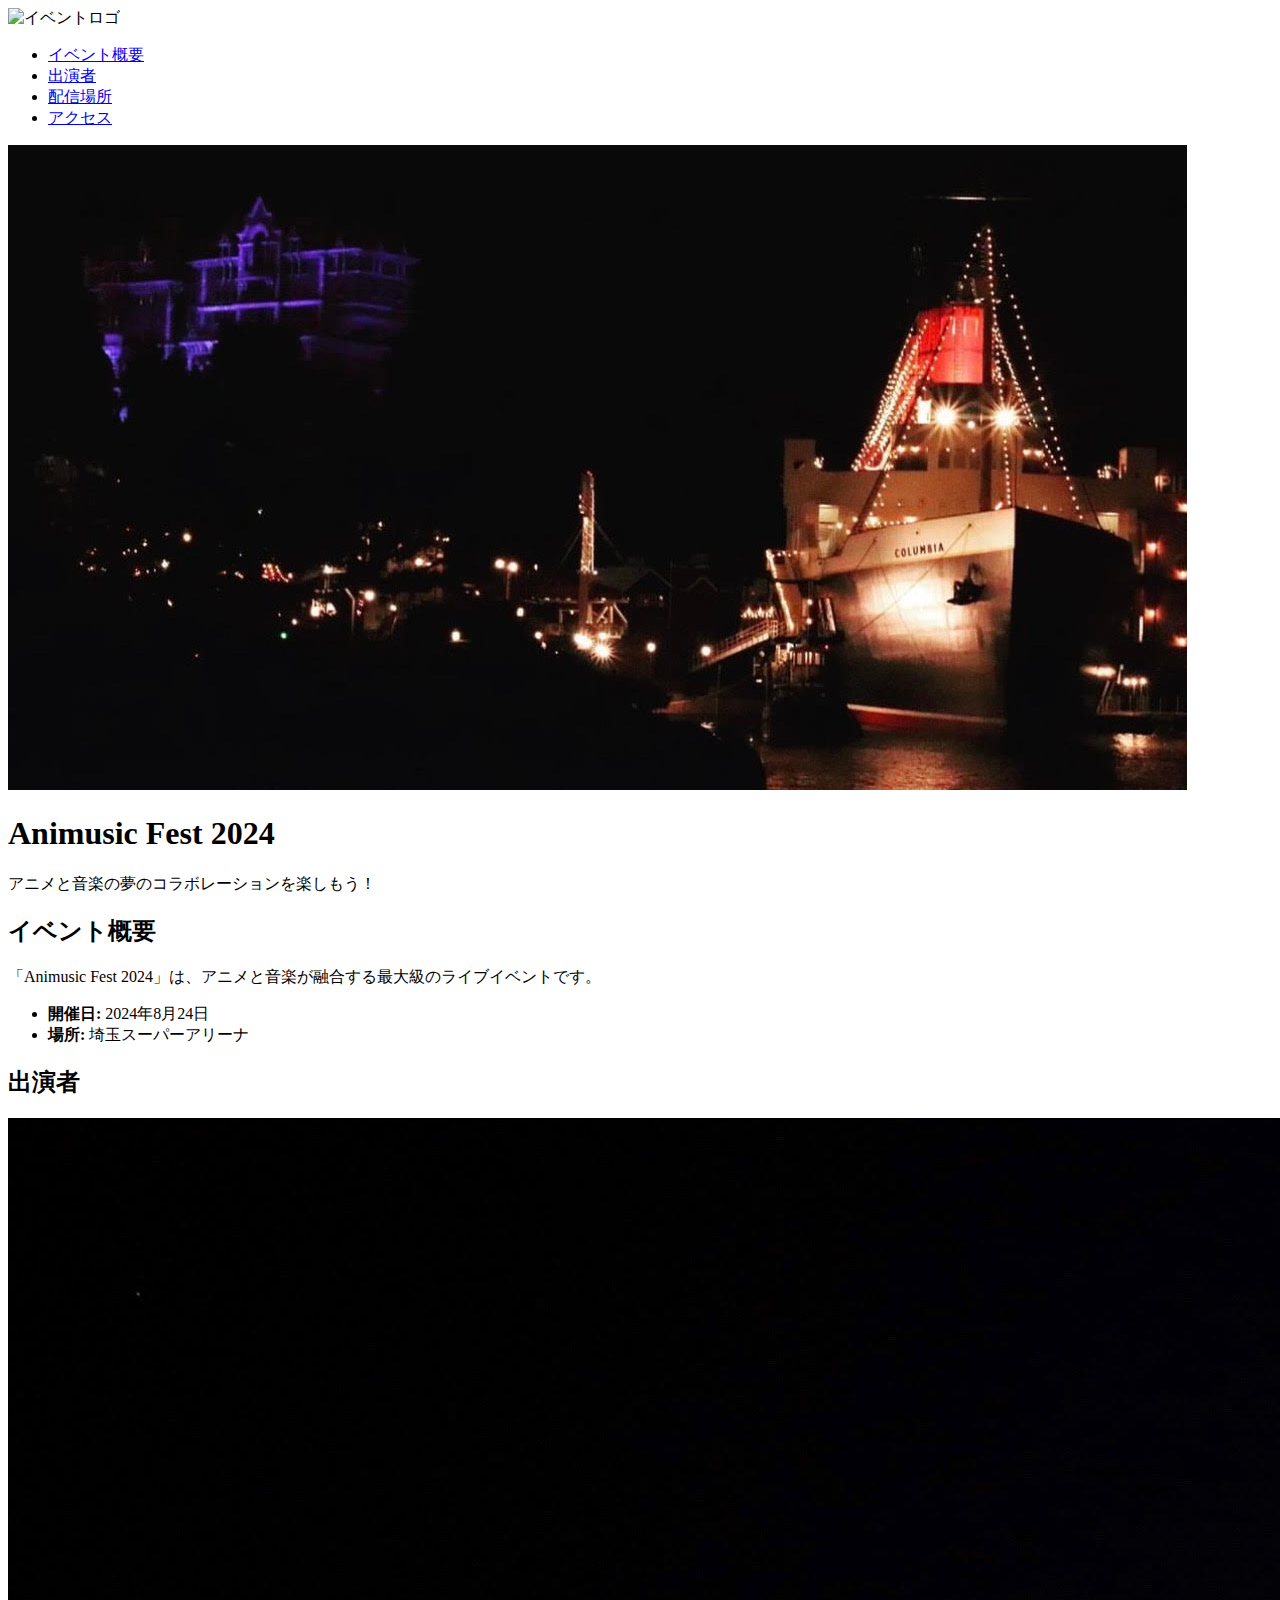
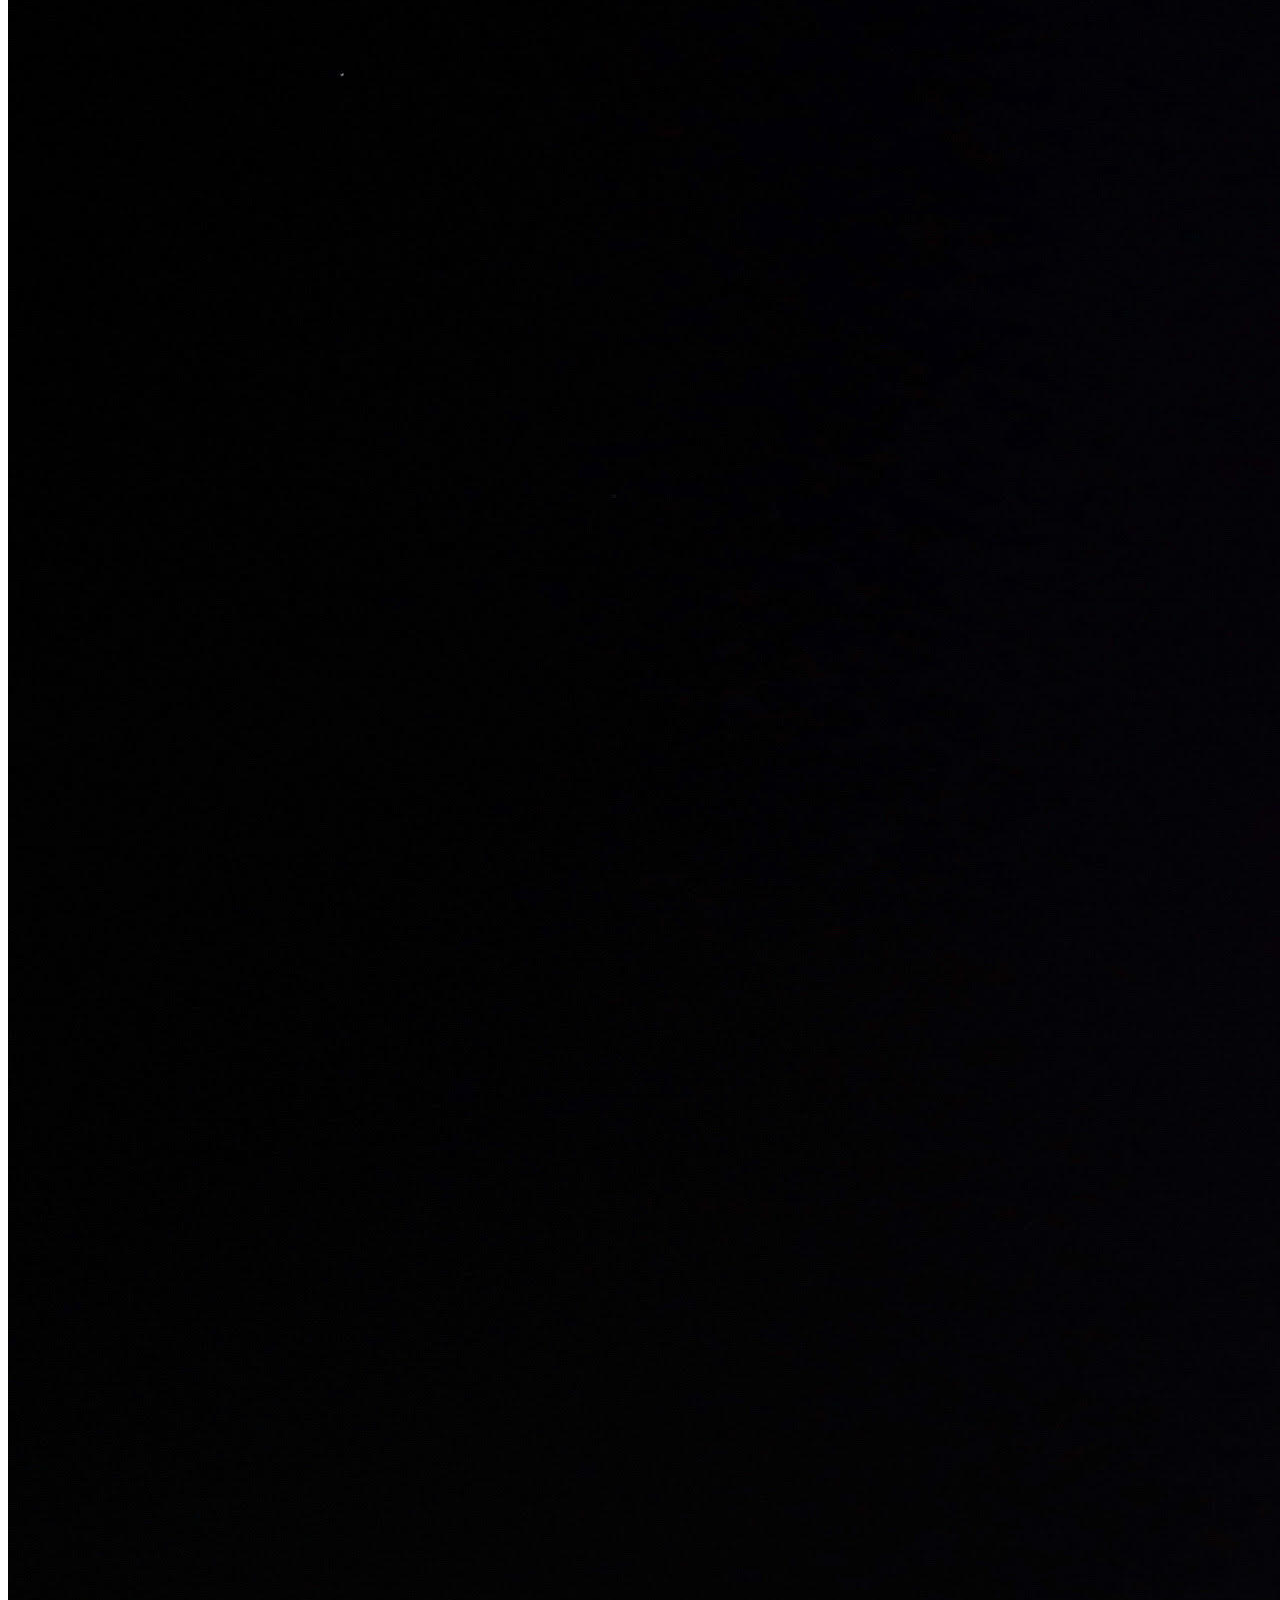
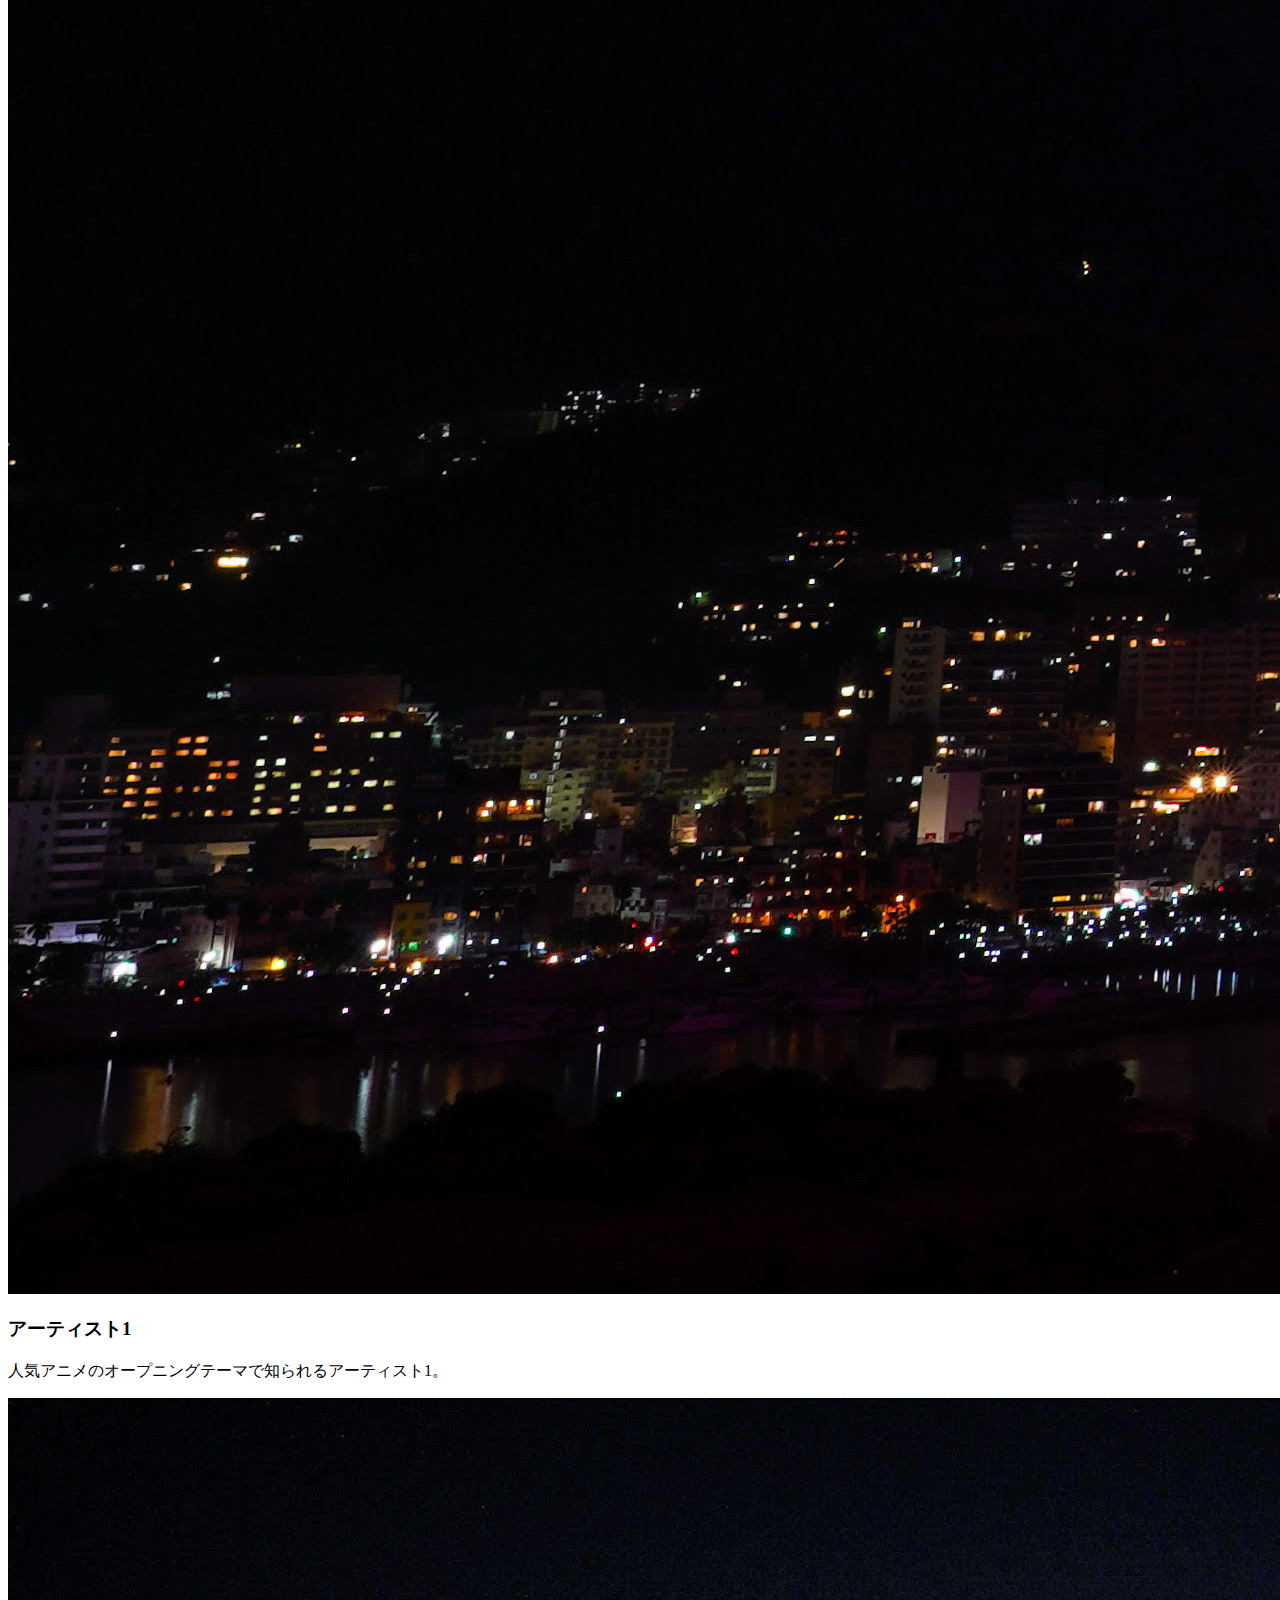
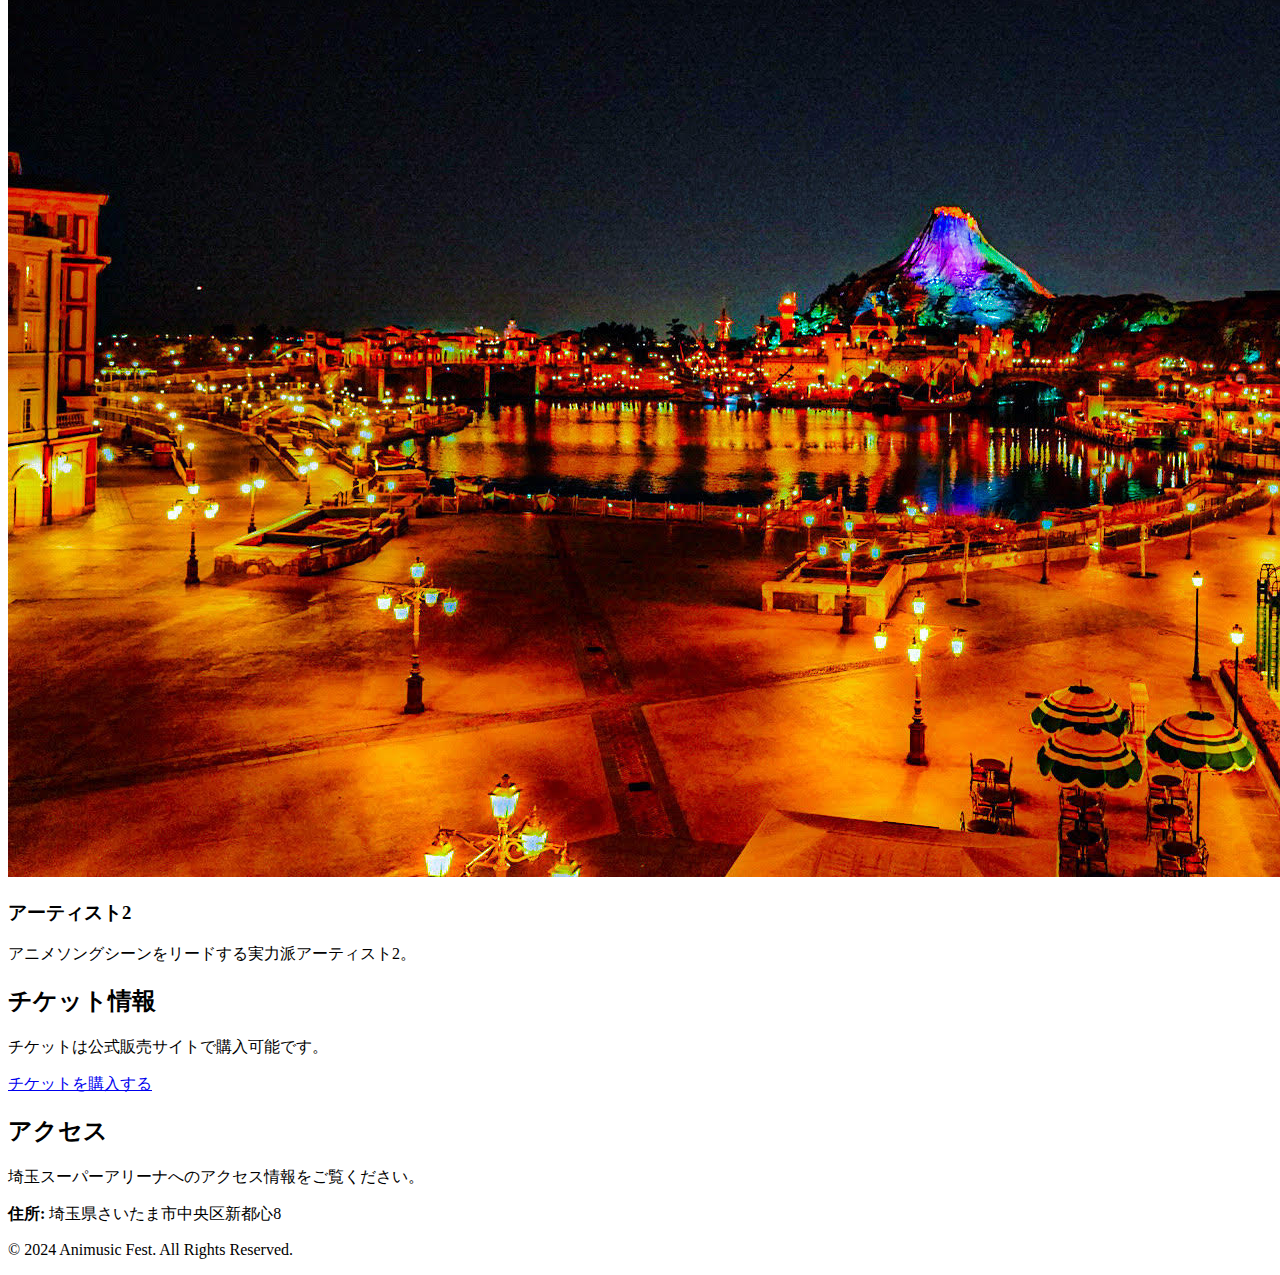
==== commit 5d81bbf3: "Update index.html" ====
--- a/index.html
+++ b/index.html
@@ -17,7 +17,7 @@
         <ul>
           <li><a href="#overview">イベント概要</a></li>
           <li><a href="#artists">出演者</a></li>
-          <li><a href="#tickets">チケット情報</a></li>
+          <li><a href="#tickets">配信場所</a></li>
           <li><a href="#access">アクセス</a></li>
         </ul>
       </nav>
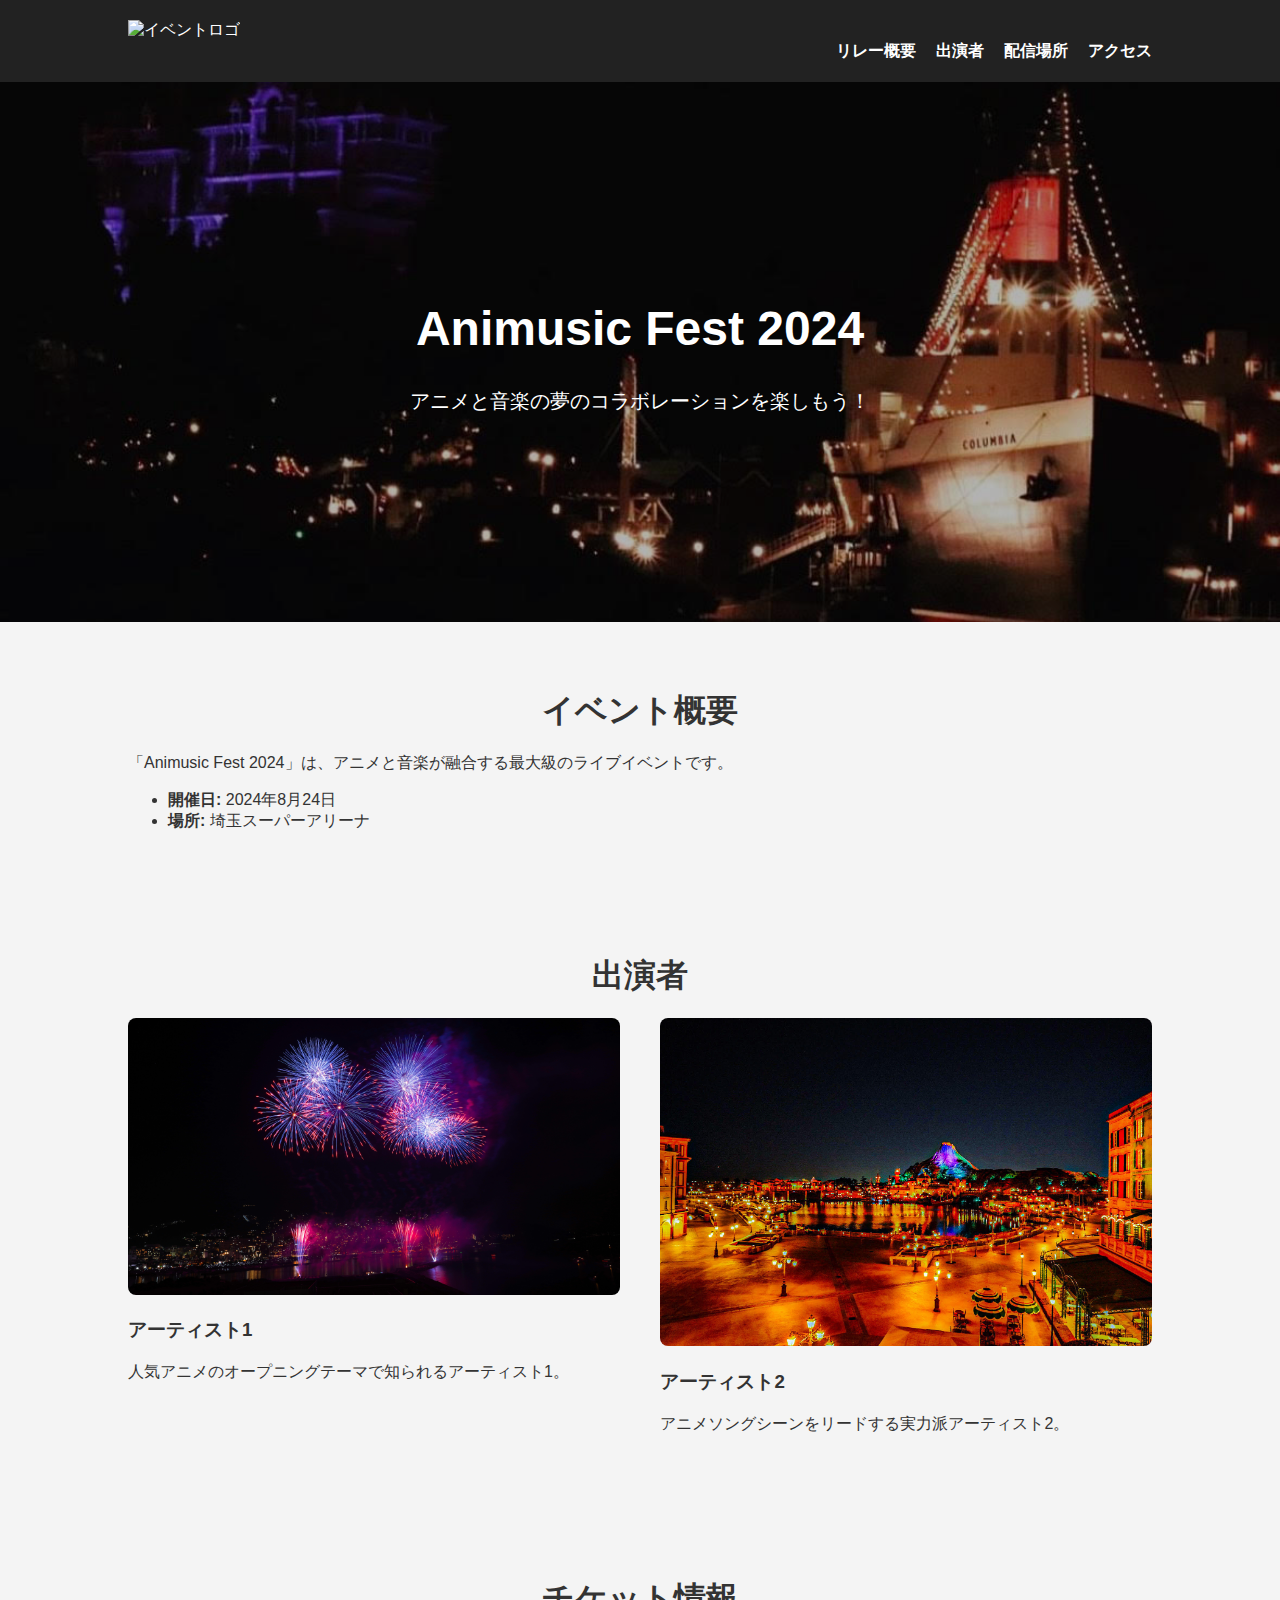
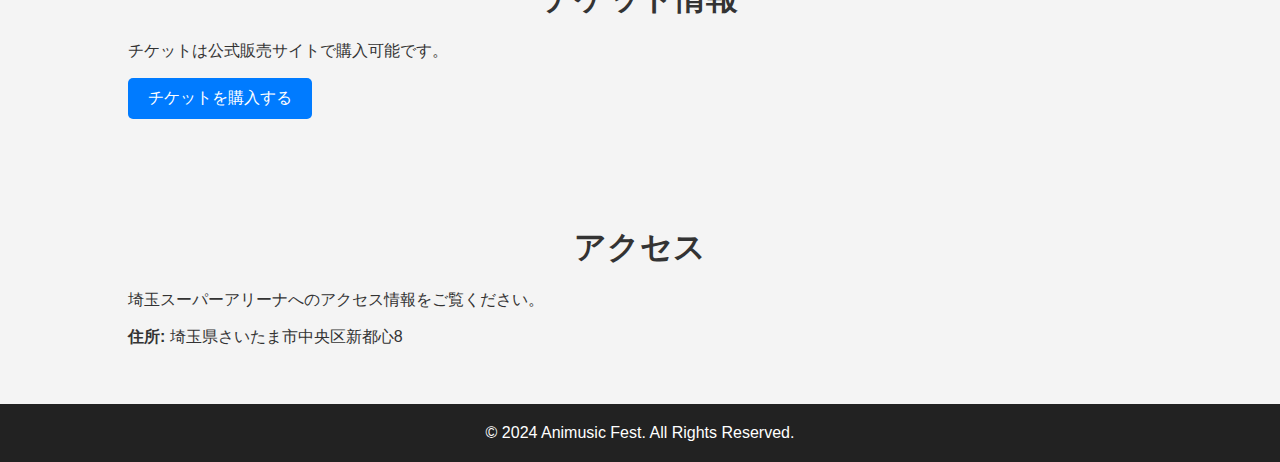
==== commit 91fd4616: "Update index.html" ====
--- a/index.html
+++ b/index.html
@@ -15,7 +15,7 @@
       <img src="assets/images/logo.png" alt="イベントロゴ" class="logo">
       <nav class="nav">
         <ul>
-          <li><a href="#overview">イベント概要</a></li>
+          <li><a href="#overview">リレー概要</a></li>
           <li><a href="#artists">出演者</a></li>
           <li><a href="#tickets">配信場所</a></li>
           <li><a href="#access">アクセス</a></li>
--- a/assets/css/styles.css
+++ b/assets/css/styles.css
@@ -1 +1,156 @@
+/* 共通スタイル */
+body {
+  font-family: 'Arial', sans-serif;
+  margin: 0;
+  padding: 0;
+  background-color: #f4f4f4;
+  color: #333;
+}
 
+.container {
+  width: 80%;
+  margin: 0 auto;
+}
+
+header, footer {
+  background-color: #222;
+  color: white;
+  padding: 20px 0;
+}
+
+.logo {
+  max-width: 150px;
+}
+
+nav ul {
+  list-style-type: none;
+  margin: 0;
+  padding: 0;
+  display: flex;
+  justify-content: flex-end;
+}
+
+nav ul li {
+  margin-left: 20px;
+}
+
+nav ul li a {
+  color: white;
+  text-decoration: none;
+  font-weight: bold;
+}
+
+nav ul li a:hover {
+  text-decoration: underline;
+}
+
+/* メインビジュアル */
+.main-visual {
+  position: relative;
+  height: 60vh;
+  background-color: black;
+}
+
+.main-image {
+  width: 100%;
+  height: 100%;
+  object-fit: cover;
+  opacity: 0.7;
+}
+
+.overlay {
+  position: absolute;
+  top: 50%;
+  left: 50%;
+  transform: translate(-50%, -50%);
+  color: white;
+  text-align: center;
+}
+
+.overlay h1 {
+  font-size: 48px;
+}
+
+.overlay p {
+  font-size: 20px;
+}
+
+/* セクション */
+.section {
+  padding: 40px 0;
+}
+
+h2 {
+  font-size: 32px;
+  margin-bottom: 20px;
+  text-align: center;
+}
+
+/* 出演者 */
+.artist-list {
+  display: flex;
+  justify-content: space-between;
+  flex-wrap: wrap;
+}
+
+.artist {
+  width: 48%;
+  margin-bottom: 20px;
+}
+
+.artist img {
+  width: 100%;
+  border-radius: 8px;
+}
+
+/* チケットボタン */
+.btn {
+  display: inline-block;
+  padding: 10px 20px;
+  background-color: #007BFF;
+  color: white;
+  text-decoration: none;
+  border-radius: 5px;
+}
+
+.btn:hover {
+  background-color: #0056b3;
+}
+
+/* フッター */
+footer p {
+  text-align: center;
+  margin: 0;
+}
+
+/* フェードイン・アニメーション */
+.fade-in {
+  opacity: 0;
+  transition: opacity 1s ease-in-out;
+}
+
+.fade-in.visible {
+  opacity: 1;
+}
+
+.slide-in-left {
+  opacity: 0;
+  transform: translateX(-50px);
+  transition: transform 1s ease-in-out, opacity 1s ease-in-out;
+}
+
+.slide-in-left.visible {
+  opacity: 1;
+  transform: translateX(0);
+}
+
+.slide-in-right {
+  opacity: 0;
+  transform: translateX(50px);
+  transition: transform 1s ease-in-out, opacity 1s ease-in-out;
+}
+
+.slide-in-right.visible {
+  opacity: 1;
+  transform: translateX(0);
+}
